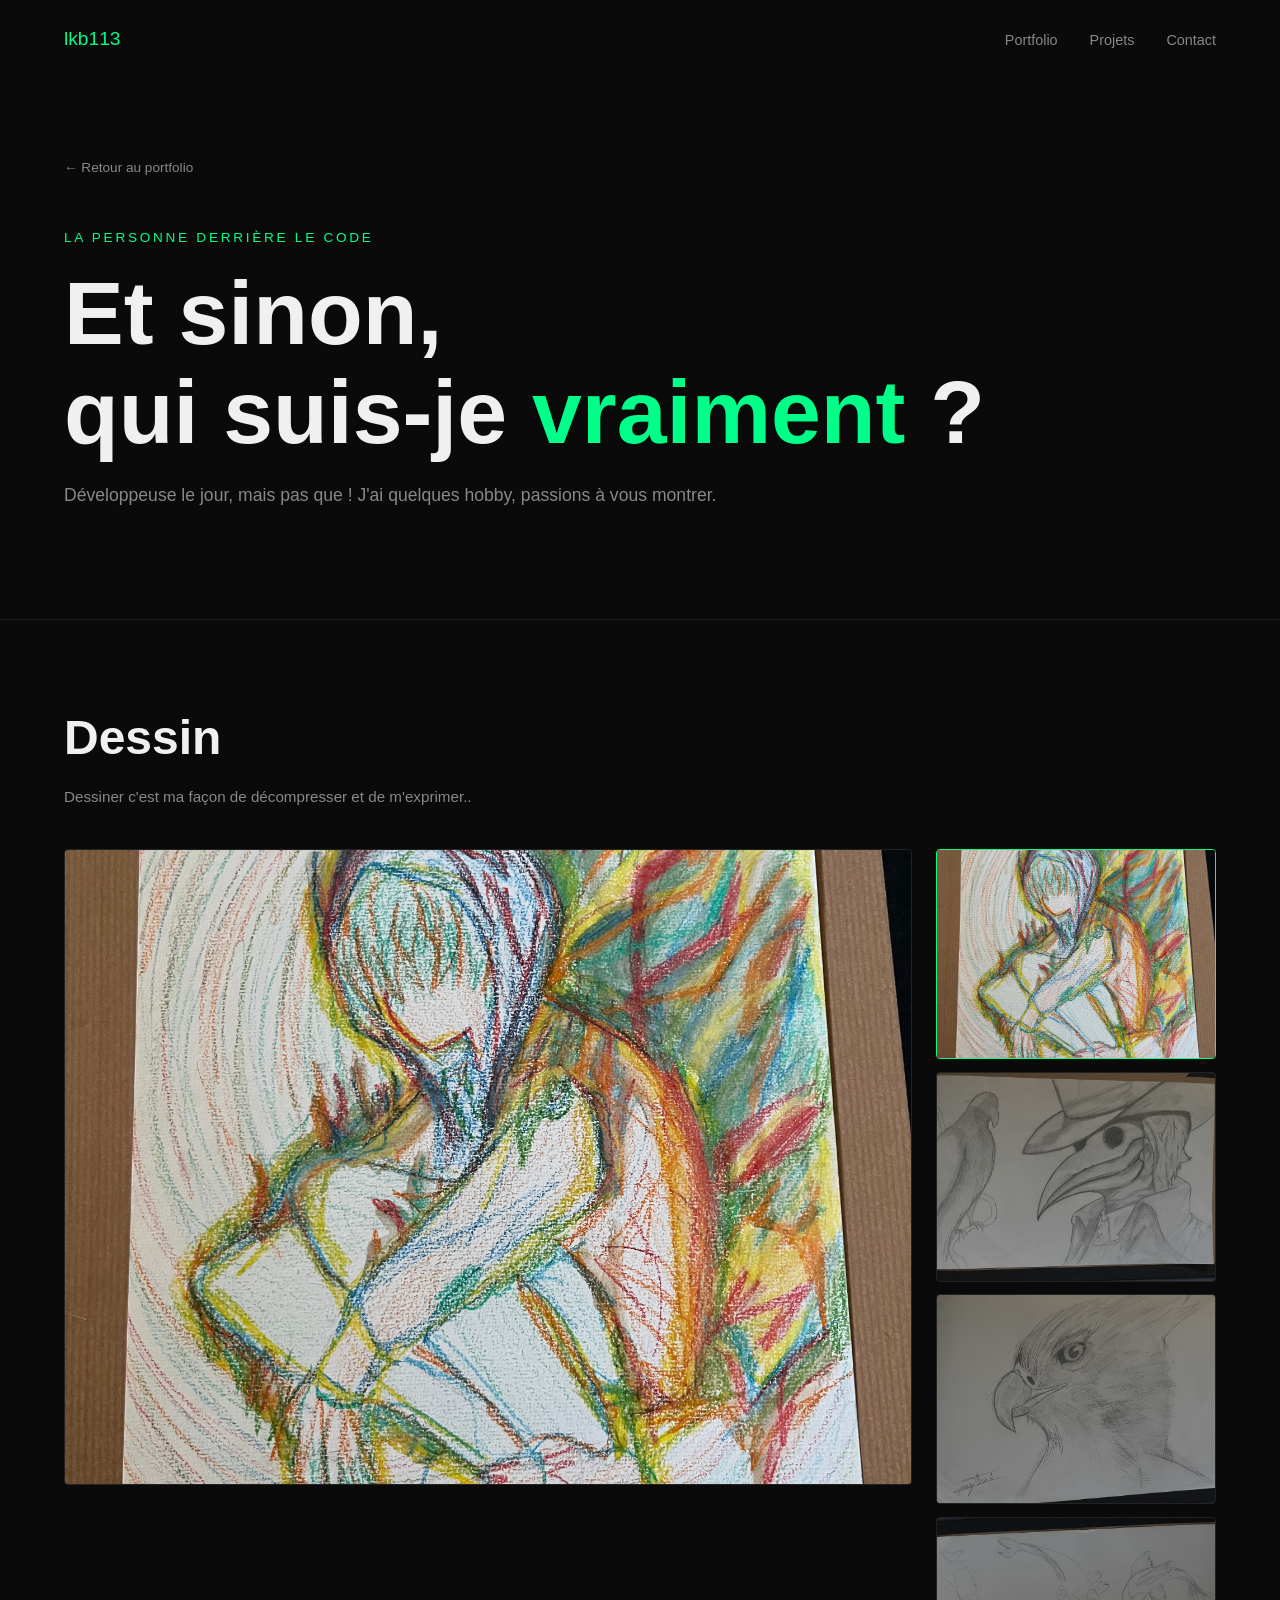
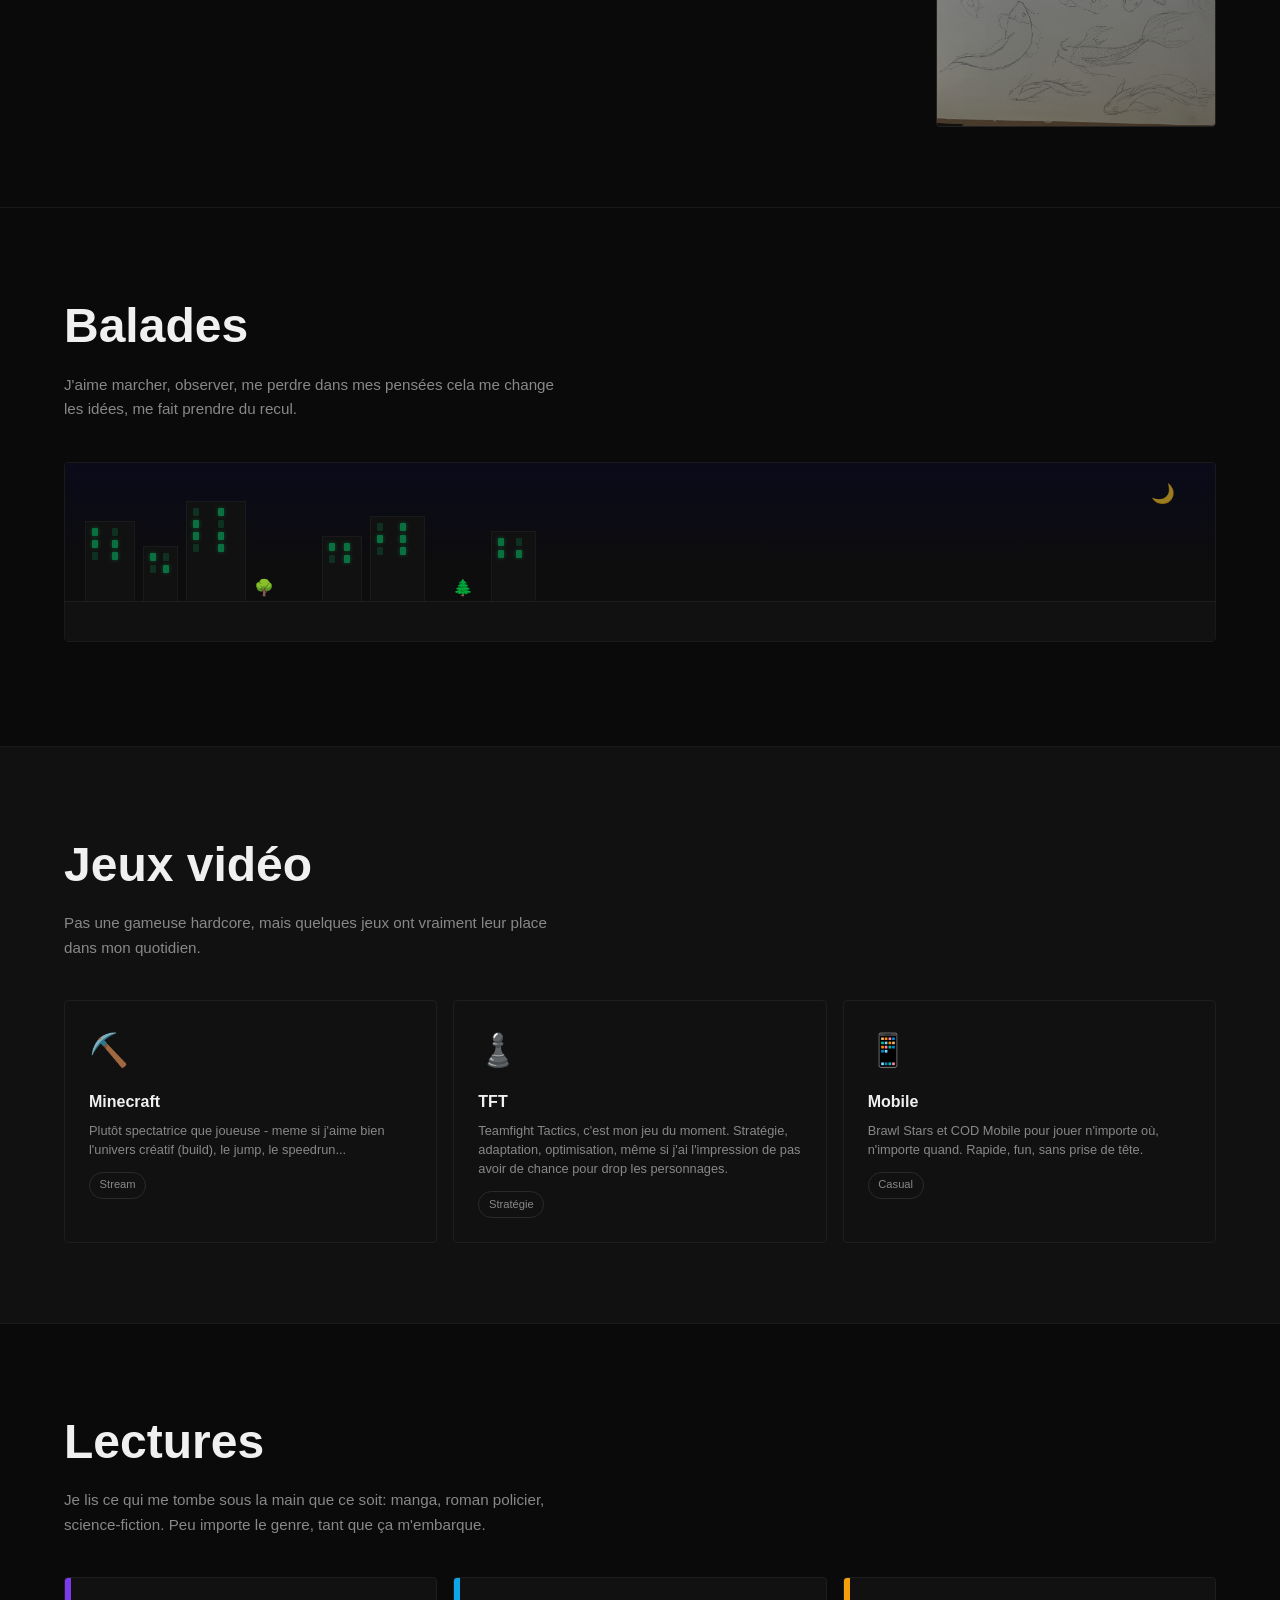
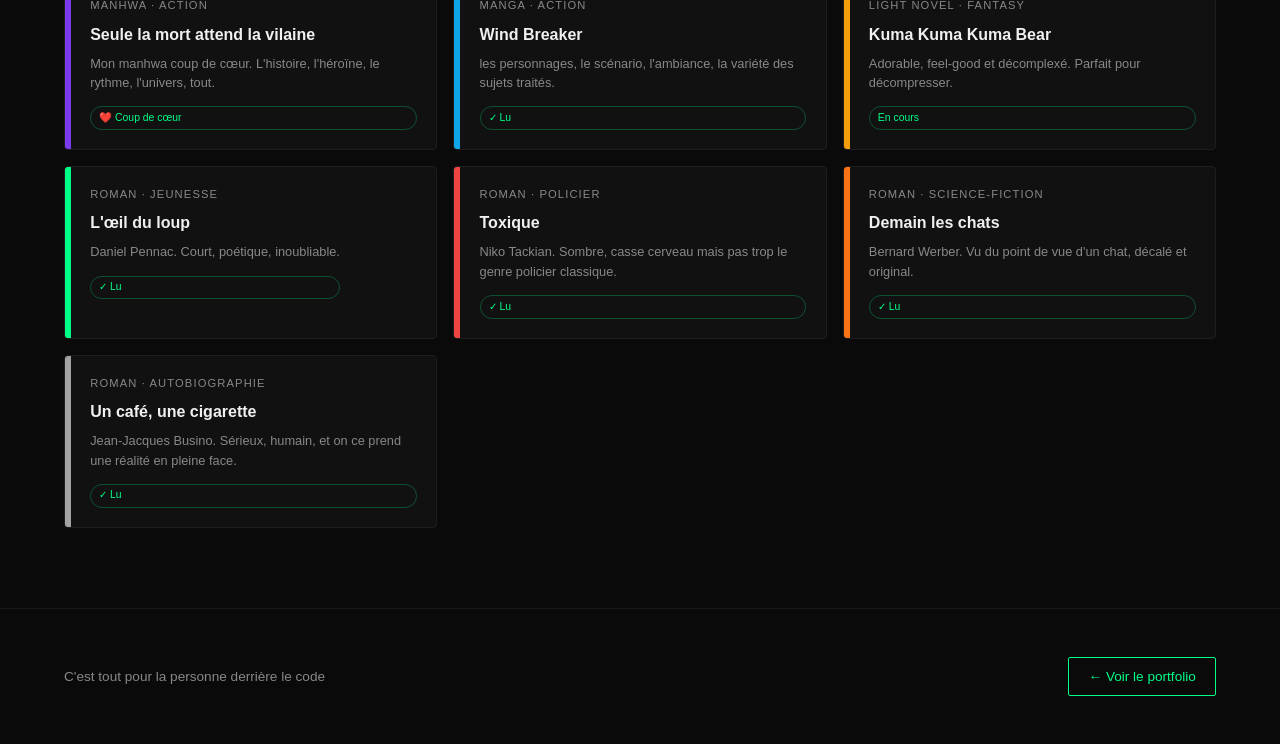
==== about.html @ 4d980919 "feat: add about page, passion sections and drawings" ====
<!DOCTYPE html>
<html lang="fr">
<head>
    <meta charset="UTF-8">
    <meta name="viewport" content="width=device-width, initial-scale=1.0">
    <title>Léa - Et sinon ?</title>
    <link rel="stylesheet" href="style.css">
    <link rel="stylesheet" href="https://cdn.jsdelivr.net/gh/devicons/devicon@latest/devicon.min.css">
    <style>
        /* ── PAGE ABOUT ── */
        .about-hero {
            min-height: 60vh;
            display: flex;
            flex-direction: column;
            justify-content: center;
            padding: 0 4rem;
        }

        .about-hero h1 {
            font-family: var(--font-title);
            font-size: clamp(2.5rem, 7vw, 6rem);
            line-height: 1.1;
            margin-bottom: 1.2rem;
        }

        .about-hero h1 span {
            color: var(--accent);
        }

        .back-link {
            display: inline-flex;
            align-items: center;
            gap: 0.5rem;
            text-decoration: none;
            color: var(--muted);
            font-size: 0.85rem;
            margin-bottom: 3rem;
            transition: color 0.2s;
        }

        .back-link:hover { color: var(--accent); }

        /* ── SECTIONS PASSIONS ── */
        .passion-section {
            padding: 5rem 4rem;
            border-top: 1px solid #1a1a1a;
        }

        .passion-section:nth-child(even) {
            background: var(--bg2);
        }

        .passion-header {
            display: flex;
            align-items: center;
            gap: 1rem;
            margin-bottom: 0.5rem;
        }

        .passion-section h2 {
            font-family: var(--font-title);
            font-size: clamp(1.8rem, 4vw, 3rem);
        }

        .passion-section > p {
            color: var(--muted);
            font-size: 0.95rem;
            margin-bottom: 2.5rem;
            max-width: 500px;
        }

        /* ── GALERIE DESSIN ── */
        .gallery-layout {
            display: grid;
            grid-template-columns: 1fr 280px;
            gap: 1.5rem;
            align-items: start;
        }

        .gallery-main {
            position: relative;
            aspect-ratio: 4/3;
            background: #1a1a1a;
            border: 1px solid #222;
            border-radius: 4px;
            overflow: hidden;
            cursor: zoom-in;
        }

        .gallery-main img {
            width: 100%;
            height: 100%;
            object-fit: cover;
            transition: transform 0.4s ease;
        }

        .gallery-main:hover img { transform: scale(1.03); }

        .gallery-main .zoom-hint {
            position: absolute;
            bottom: 1rem;
            right: 1rem;
            background: rgba(0,0,0,0.7);
            color: var(--muted);
            font-size: 0.75rem;
            padding: 0.3rem 0.7rem;
            border-radius: 2px;
            opacity: 0;
            transition: opacity 0.2s;
        }

        .gallery-main:hover .zoom-hint { opacity: 1; }

        .gallery-thumbs {
            display: flex;
            flex-direction: column;
            gap: 0.8rem;
        }

        .gallery-thumb {
            aspect-ratio: 4/3;
            background: #1a1a1a;
            border: 1px solid #222;
            border-radius: 4px;
            overflow: hidden;
            cursor: pointer;
            transition: border-color 0.2s;
        }

        .gallery-thumb.active { border-color: var(--accent); }
        .gallery-thumb:hover { border-color: #444; }

        .gallery-thumb img {
            width: 100%;
            height: 100%;
            object-fit: cover;
            opacity: 0.6;
            transition: opacity 0.2s;
        }

        .gallery-thumb.active img,
        .gallery-thumb:hover img { opacity: 1; }

        /* placeholder si pas d'image */
        .img-placeholder {
            width: 100%;
            height: 100%;
            display: flex;
            flex-direction: column;
            align-items: center;
            justify-content: center;
            gap: 0.5rem;
            color: #333;
            font-size: 0.8rem;
        }

        .img-placeholder span { font-size: 2rem; }

        /* MODAL */
        .modal {
            display: none;
            position: fixed;
            inset: 0;
            background: rgba(0,0,0,0.92);
            z-index: 999;
            align-items: center;
            justify-content: center;
            cursor: zoom-out;
        }

        .modal.open { display: flex; }

        .modal img {
            max-width: 90vw;
            max-height: 90vh;
            object-fit: contain;
            border-radius: 4px;
        }

        .modal-close {
            position: absolute;
            top: 1.5rem;
            right: 2rem;
            color: var(--muted);
            font-size: 2rem;
            cursor: pointer;
            background: none;
            border: none;
            line-height: 1;
            transition: color 0.2s;
        }

        .modal-close:hover { color: var(--accent); }

        /* ── SCÈNE MARCHE ── */
        .walk-scene {
            position: relative;
            height: 180px;
            background: #0d0d0d;
            border: 1px solid #1a1a1a;
            border-radius: 4px;
            overflow: hidden;
            margin-bottom: 1.5rem;
        }

        /* ciel */
        .walk-scene::before {
            content: '';
            position: absolute;
            inset: 0;
            background: linear-gradient(to bottom, #0a0a1a 0%, #0d0d0d 60%);
        }

        /* sol */
        .walk-ground {
            position: absolute;
            bottom: 0;
            left: 0;
            right: 0;
            height: 40px;
            background: #111;
            border-top: 1px solid #1e1e1e;
        }

        /* bâtiments */
        .walk-buildings {
            position: absolute;
            bottom: 40px;
            left: 0;
            right: 0;
            display: flex;
            align-items: flex-end;
            gap: 8px;
            padding: 0 20px;
        }

        .building {
            background: #111;
            border: 1px solid #1a1a1a;
            border-bottom: none;
            flex-shrink: 0;
        }

        .building .windows {
            display: grid;
            grid-template-columns: repeat(2, 1fr);
            gap: 4px;
            padding: 6px;
        }

        .window-light {
            width: 6px;
            height: 8px;
            background: #00ff8822;
            border-radius: 1px;
        }

        .window-light.on {
            background: #00ff8866;
            box-shadow: 0 0 4px #00ff8844;
        }

        /* arbre */
        .walk-street {
            position: absolute;
            bottom: 40px;
            left: 0;
            width: 100%;
            overflow: hidden;
            height: 40px;
            pointer-events: none;
        }

        .walker {
            position: absolute;
            bottom: 25px;
            left: -10%;
            font-size: 1.4rem;
            filter: drop-shadow(0 0 6px #00ff8844);
            animation: walk-loop 10s linear infinite;
            display: inline-block;
            transform: scaleX(-1);
        }

        @keyframes walk-loop {
            0%   { left: -10%; }
            100% { left: 110%; }
        }

        /* lune */
        .walk-moon {
            position: absolute;
            top: 16px;
            right: 40px;
            font-size: 1.2rem;
            opacity: 0.6;
        }

        .walk-caption {
            color: var(--muted);
            font-size: 0.85rem;
            font-style: italic;
        }

        /* ── JEUX VIDÉO ── */
        .games-grid {
            display: grid;
            grid-template-columns: repeat(auto-fit, minmax(220px, 1fr));
            gap: 1rem;
        }

        .game-card {
            background: #111;
            border: 1px solid #1e1e1e;
            border-radius: 4px;
            padding: 1.5rem;
            cursor: pointer;
            transition: border-color 0.2s, transform 0.2s;
            position: relative;
            overflow: hidden;
        }

        .game-card::before {
            content: '';
            position: absolute;
            inset: 0;
            background: radial-gradient(circle at 50% 0%, var(--game-color, #00ff8811) 0%, transparent 70%);
            opacity: 0;
            transition: opacity 0.3s;
        }

        .game-card:hover::before { opacity: 1; }
        .game-card:hover {
            border-color: var(--game-color, var(--accent));
            transform: translateY(-3px);
        }

        .game-icon { font-size: 2rem; margin-bottom: 0.8rem; }

        .game-card h3 {
            font-family: var(--font-title);
            font-size: 1rem;
            margin-bottom: 0.4rem;
        }

        .game-card p {
            color: var(--muted);
            font-size: 0.8rem;
            line-height: 1.5;
        }

        .game-tag {
            display: inline-block;
            margin-top: 0.8rem;
            font-size: 0.7rem;
            padding: 0.2rem 0.6rem;
            border: 1px solid #2a2a2a;
            border-radius: 20px;
            color: var(--muted);
        }

        /* ── MANGA ── */
        .manga-carousel {
            position: relative;
            overflow: hidden;
        }

        .manga-track {
            display: flex;
            gap: 1rem;
            transition: transform 0.4s ease;
        }

        .manga-card {
            min-width: 180px;
            background: #111;
            border: 1px solid #1e1e1e;
            border-radius: 4px;
            padding: 1.2rem;
            flex-shrink: 0;
            transition: border-color 0.2s, transform 0.2s;
            cursor: default;
        }

        .manga-card:hover {
            border-color: var(--accent);
            transform: translateY(-3px);
        }

        .manga-cover {
            width: 100%;
            aspect-ratio: 2/3;
            background: #1a1a1a;
            border-radius: 2px;
            margin-bottom: 0.8rem;
            display: flex;
            align-items: center;
            justify-content: center;
            font-size: 2.5rem;
            border: 1px solid #222;
        }

        .manga-card h3 {
            font-family: var(--font-title);
            font-size: 0.9rem;
            margin-bottom: 0.3rem;
        }

        .manga-card p {
            color: var(--muted);
            font-size: 0.75rem;
        }

        .manga-status {
            display: inline-block;
            margin-top: 0.5rem;
            font-size: 0.65rem;
            padding: 0.15rem 0.5rem;
            border-radius: 20px;
            border: 1px solid #00ff8844;
            color: var(--accent);
        }

        .manga-controls {
            display: flex;
            gap: 0.8rem;
            margin-top: 1.2rem;
            align-items: center;
        }

        .manga-btn {
            background: none;
            border: 1px solid #222;
            color: var(--muted);
            width: 36px;
            height: 36px;
            border-radius: 2px;
            cursor: pointer;
            font-size: 1rem;
            transition: border-color 0.2s, color 0.2s;
            display: flex;
            align-items: center;
            justify-content: center;
        }

        .manga-btn:hover {
            border-color: var(--accent);
            color: var(--accent);
        }

        .manga-dots {
            display: flex;
            gap: 0.4rem;
        }

        .manga-dot {
            width: 6px;
            height: 6px;
            border-radius: 50%;
            background: #333;
            transition: background 0.2s;
        }

        .manga-dot.active { background: var(--accent); }

        /* ── FOOTER ── */
        .about-footer {
            padding: 3rem 4rem;
            border-top: 1px solid #1a1a1a;
            display: flex;
            justify-content: space-between;
            align-items: center;
        }

        .about-footer p { color: var(--muted); font-size: 0.85rem; }

        .about-footer a {
            text-decoration: none;
            color: var(--accent);
            font-size: 0.85rem;
            border: 1px solid var(--accent);
            padding: 0.5rem 1.2rem;
            border-radius: 2px;
            transition: all 0.2s;
        }

        .about-footer a:hover {
            background: var(--accent);
            color: var(--bg);
        }

        /* ── RESPONSIVE ── */
        @media (max-width: 768px) {
            .about-hero, .passion-section { padding: 3rem 1.5rem; }
            .gallery-layout { grid-template-columns: 1fr; }
            .gallery-thumbs { flex-direction: row; }
            .gallery-thumb { aspect-ratio: 1; }
            .about-footer { flex-direction: column; gap: 1.5rem; text-align: center; }
        }
    </style>
</head>
<body>

    <!-- NAV -->
    <nav>
        <span class="logo">lkb113</span>
        <ul>
            <li><a href="index.html">Portfolio</a></li>
            <li><a href="index.html#projects">Projets</a></li>
            <li><a href="index.html#contact">Contact</a></li>
        </ul>
    </nav>

    <!-- HERO -->
    <section class="about-hero">
        <a href="index.html" class="back-link">← Retour au portfolio</a>
        <p class="tag">La personne derrière le code</p>
        <h1>Et sinon,<br>qui suis-je <span>vraiment</span> ?</h1>
        <p class="subtitle">Développeuse le jour, mais pas que ! J'ai quelques hobby, passions à vous montrer.</p>
    </section>

    <!-- 🎨 DESSIN -->
    <section class="passion-section">
        <div class="passion-header">
            <h2>Dessin</h2>
        </div>
        <p>Dessiner c'est ma façon de décompresser et de m'exprimer..</p>

        <div class="gallery-layout">
            <div class="gallery-main" id="galleryMain" onclick="openModal()">
                <div class="img-placeholder" id="mainPlaceholder">
                    <span>🖼️</span>
                </div>
                <img id="mainImg" src="" alt="Dessin principal" style="display:none;">
                <span class="zoom-hint">🔍 Agrandir</span>
            </div>

            <div class="gallery-thumbs" id="galleryThumbs">
                <!-- Les miniatures sont générées par JS -->
                <div class="gallery-thumb active">
                    <div class="img-placeholder"><span>✏️</span></div>
                </div>
                <div class="gallery-thumb">
                    <div class="img-placeholder"><span>🖌️</span></div>
                </div>
                <div class="gallery-thumb">
                    <div class="img-placeholder"><span>🎭</span></div>
                </div>
            </div>
        </div>
    </section>

    <!-- MODAL -->
    <div class="modal" id="modal" onclick="closeModal()">
        <button class="modal-close" onclick="closeModal()">x</button>
        <img id="modalImg" src="" alt="Dessin agrandi">
    </div>

    <!-- 🚶 MARCHE -->
    <section class="passion-section">
        <div class="passion-header">
            <h2>Balades</h2>
        </div>
        <p>J'aime marcher, observer, me perdre dans mes pensées cela me change les idées, me fait prendre du recul.</p>

        <div class="walk-scene">
            <span class="walk-moon">🌙</span>

            <div class="walk-buildings">
                <div class="building" style="width:50px; height:80px;">
                    <div class="windows">
                        <div class="window-light on"></div>
                        <div class="window-light"></div>
                        <div class="window-light on"></div>
                        <div class="window-light on"></div>
                        <div class="window-light"></div>
                        <div class="window-light on"></div>
                    </div>
                </div>
                <div class="building" style="width:35px; height:55px;">
                    <div class="windows">
                        <div class="window-light on"></div>
                        <div class="window-light"></div>
                        <div class="window-light"></div>
                        <div class="window-light on"></div>
                    </div>
                </div>
                <div class="building" style="width:60px; height:100px;">
                    <div class="windows">
                        <div class="window-light"></div>
                        <div class="window-light on"></div>
                        <div class="window-light on"></div>
                        <div class="window-light"></div>
                        <div class="window-light on"></div>
                        <div class="window-light on"></div>
                        <div class="window-light"></div>
                        <div class="window-light on"></div>
                    </div>
                </div>
                <div class="walk-tree" style="left: 220px;">🌳</div>
                <div class="building" style="width:40px; height:65px; margin-left: 40px;">
                    <div class="windows">
                        <div class="window-light on"></div>
                        <div class="window-light on"></div>
                        <div class="window-light"></div>
                        <div class="window-light on"></div>
                    </div>
                </div>
                <div class="building" style="width:55px; height:85px;">
                    <div class="windows">
                        <div class="window-light"></div>
                        <div class="window-light on"></div>
                        <div class="window-light on"></div>
                        <div class="window-light on"></div>
                        <div class="window-light"></div>
                        <div class="window-light on"></div>
                    </div>
                </div>
                <div class="walk-tree" style="margin-left: 20px;">🌲</div>
                <div class="building" style="width:45px; height:70px; margin-left: 10px;">
                    <div class="windows">
                        <div class="window-light on"></div>
                        <div class="window-light"></div>
                        <div class="window-light on"></div>
                        <div class="window-light on"></div>
                    </div>
                </div>
            </div>

            <div class="walk-ground"></div>
            <div class="walker">🚶‍♀️</div>
        </div>
    </section>

    <!-- 🎮 JEUX VIDÉO -->
    <section class="passion-section">
        <div class="passion-header">
            <h2>Jeux vidéo</h2>
        </div>
        <p>Pas une gameuse hardcore, mais quelques jeux ont vraiment leur place dans mon quotidien.</p>

        <div class="games-grid">

            <div class="game-card" style="--game-color: #00aa4422;">
                <div class="game-icon">⛏️</div>
                <h3>Minecraft</h3>
                <p>Plutôt spectatrice que joueuse - meme si j'aime bien l'univers créatif (build), le jump, le speedrun...</p>
                <span class="game-tag">Stream</span>
            </div>

            <div class="game-card" style="--game-color: #7c3aed22;">
                <div class="game-icon">♟️</div>
                <h3>TFT</h3>
                <p>Teamfight Tactics, c'est mon jeu du moment. Stratégie, adaptation, optimisation, même si j'ai l'impression de pas avoir de chance pour drop les personnages.</p>
                <span class="game-tag">Stratégie</span>
            </div>

            <div class="game-card" style="--game-color: #f9731622;">
                <div class="game-icon">📱</div>
                <h3>Mobile</h3>
                <p>Brawl Stars et COD Mobile pour jouer n'importe où, n'importe quand. Rapide, fun, sans prise de tête.</p>
                <span class="game-tag">Casual</span>
            </div>

        </div>
    </section>

    <!-- 📚 LECTURE -->
    <section class="passion-section">
        <div class="passion-header">
            <h2>Lectures</h2>
        </div>
        <p>Je lis ce qui me tombe sous la main que ce soit:  manga, roman policier, science-fiction. Peu importe le genre, tant que ça m'embarque.</p>

        <div class="books-grid">

            <div class="book-card">
                <div class="book-spine" style="--spine-color: #7c3aed;"></div>
                <div class="book-content">
                    <span class="book-type">Manhwa · Action</span>
                    <h3>Seule la mort attend la vilaine</h3>
                    <p>Mon manhwa coup de cœur. L'histoire, l'héroïne, le rythme, l'univers, tout.</p>
                    <span class="manga-status">❤️ Coup de cœur</span>
                </div>
            </div>

            <div class="book-card">
                <div class="book-spine" style="--spine-color: #0ea5e9;"></div>
                <div class="book-content">
                    <span class="book-type">manga · Action</span>
                    <h3>Wind Breaker</h3>
                    <p>les personnages, le scénario, l'ambiance, la variété des sujets traités.</p>
                    <span class="manga-status">✓ Lu</span>
                </div>
            </div>

            <div class="book-card">
                <div class="book-spine" style="--spine-color: #f59e0b;"></div>
                <div class="book-content">
                    <span class="book-type">Light Novel · Fantasy</span>
                    <h3>Kuma Kuma Kuma Bear</h3>
                    <p>Adorable, feel-good et décomplexé. Parfait pour décompresser.</p>
                    <span class="manga-status">En cours</span>
                </div>
            </div>

            <div class="book-card">
                <div class="book-spine" style="--spine-color: #00ff88;"></div>
                <div class="book-content">
                    <span class="book-type">Roman · Jeunesse</span>
                    <h3>L'œil du loup</h3>
                    <p>Daniel Pennac. Court, poétique, inoubliable.</p>
                    <span class="manga-status">✓ Lu</span>
                </div>
            </div>

            <div class="book-card">
                <div class="book-spine" style="--spine-color: #ef4444;"></div>
                <div class="book-content">
                    <span class="book-type">Roman · Policier</span>
                    <h3>Toxique</h3>
                    <p>Niko Tackian. Sombre, casse cerveau mais pas trop le genre policier classique.</p>
                    <span class="manga-status">✓ Lu</span>
                </div>
            </div>

            <div class="book-card">
                <div class="book-spine" style="--spine-color: #f97316;"></div>
                <div class="book-content">
                    <span class="book-type">Roman · Science-fiction</span>
                    <h3>Demain les chats</h3>
                    <p>Bernard Werber. Vu du point de vue d'un chat, décalé et original.</p>
                    <span class="manga-status">✓ Lu</span>
                </div>
            </div>
            <div class="book-card">
                <div class="book-spine" style="--spine-color: #a3a3a3;"></div>
                <div class="book-content">
                    <span class="book-type">Roman · Autobiographie</span>
                    <h3>Un café, une cigarette</h3>
                    <p>Jean-Jacques Busino. Sérieux, humain, et on ce prend une réalité en pleine face.</p>
                    <span class="manga-status">✓ Lu</span>
                </div>
            </div>

        </div>
    </section>

    <!-- FOOTER -->
    <div class="about-footer">
        <p>C'est tout pour la personne derrière le code </p>
        <a href="index.html">← Voir le portfolio</a>
    </div>

    <script>
        // ── GALERIE ──
        // Pour ajouter tes vraies images, remplace les chemins ici :
        const drawings = [
            { src: 'images/dessins/IMG_5133.png', alt: 'Mon dessin 1' },
            { src: 'images/dessins/IMG_5134.png', alt: 'Mon dessin 2' },
            { src: 'images/dessins/IMG_5138.png', alt: 'Mon dessin 3' },
            { src: 'images/dessins/IMG_5136.png', alt: 'Mon dessin 4' }
        ];

        let currentImg = 0;

        function initGallery() {
            if (drawings.length === 0) return;
            const main = document.getElementById('mainImg');
            const placeholder = document.getElementById('mainPlaceholder');
            const thumbs = document.getElementById('galleryThumbs');

            placeholder.style.display = 'none';
            main.style.display = 'block';
            main.src = drawings[0].src;

            thumbs.innerHTML = drawings.map((d, i) => `
                <div class="gallery-thumb ${i === 0 ? 'active' : ''}" onclick="setImage(${i})">
                    <img src="${d.src}" alt="${d.alt}">
                </div>
            `).join('');
        }

        function setImage(index) {
            currentImg = index;
            const main = document.getElementById('mainImg');
            main.src = drawings[index].src;
            document.querySelectorAll('.gallery-thumb').forEach((t, i) => {
                t.classList.toggle('active', i === index);
            });
        }

        function openModal() {
            if (drawings.length === 0) return;
            const modal = document.getElementById('modal');
            document.getElementById('modalImg').src = drawings[currentImg].src;
            modal.classList.add('open');
            document.body.style.overflow = 'hidden';
        }

        function closeModal() {
            document.getElementById('modal').classList.remove('open');
            document.body.style.overflow = '';
        }

        document.addEventListener('keydown', e => {
            if (e.key === 'Escape') closeModal();
        });

        initGallery();

        // ── CARROUSEL MANGA ──
        const track = document.getElementById('mangaTrack');
        const cards = track.querySelectorAll('.manga-card');
        const dotsContainer = document.getElementById('mangaDots');
        let mangaIndex = 0;
        const visible = 3;
        const max = Math.max(0, cards.length - visible);

        cards.forEach((_, i) => {
            if (i <= max) {
                const dot = document.createElement('div');
                dot.className = 'manga-dot' + (i === 0 ? ' active' : '');
                dotsContainer.appendChild(dot);
            }
        });

        function mangaScroll(dir) {
            mangaIndex = Math.max(0, Math.min(max, mangaIndex + dir));
            const cardWidth = cards[0].offsetWidth + 16;
            track.style.transform = `translateX(-${mangaIndex * cardWidth}px)`;
            document.querySelectorAll('.manga-dot').forEach((d, i) => {
                d.classList.toggle('active', i === mangaIndex);
            });
        }
    </script>

</body>
</html>
---- style.css ----
/* RESET & BASE */
* {
    margin: 0;
    padding: 0;
    box-sizing: border-box;
}

:root {
    --bg: #0a0a0a;
    --bg2: #111111;
    --accent: #00ff88;
    --text: #f0f0f0;
    --muted: #888888;
    --font-title: 'Syne', sans-serif;
    --font-body: 'Inter', sans-serif;
}

body {
    background-color: var(--bg);
    color: var(--text);
    font-family: var(--font-body);
    line-height: 1.6;
}

@import url('https://fonts.googleapis.com/css2?family=Syne:wght@700;800&family=Inter:wght@300;400;500&display=swap');

nav {
    display: flex;
    justify-content: space-between;
    align-items: center;
    padding: 1.5rem 4rem;
    position: sticky;
    top: 0;
    background: rgba(10,10,10,0.9);
    backdrop-filter: blur(10px);
    z-index: 100;
}

.logo {
    font-family: var(--font-title);
    font-size: 1.2rem;
    color: var(--accent);
}

nav ul {
    list-style: none;
    display: flex;
    gap: 2rem;
}

nav ul a {
    text-decoration: none;
    color: var(--muted);
    font-size: 0.9rem;
    transition: color 0.2s;
}

nav ul a:hover {
    color: var(--accent);
}

#hero {
    min-height: 100vh;
    display: flex;
    flex-direction: column;
    justify-content: center;
    padding: 0 4rem;
}

.tag {
    color: var(--accent);
    font-size: 0.85rem;
    letter-spacing: 0.2em;
    text-transform: uppercase;
    margin-bottom: 1rem;
}

#hero h1 {
    font-family: var(--font-title);
    font-size: clamp(4rem, 10vw, 9rem);
    line-height: 1;
    margin-bottom: 1.5rem;
}

.subtitle {
    color: var(--muted);
    font-size: 1.1rem;
    margin-bottom: 2rem;
}

.hero-links {
    display: flex;
    gap: 1rem;
}

.hero-links a {
    text-decoration: none;
    padding: 0.6rem 1.5rem;
    border: 1px solid var(--accent);
    color: var(--accent);
    font-size: 0.9rem;
    border-radius: 2px;
    transition: all 0.2s;
}

.hero-links a:hover {
    background: var(--accent);
    color: var(--bg);
}

#projects {
    padding: 6rem 4rem;
}

#projects h2 {
    font-family: var(--font-title);
    font-size: clamp(2rem, 5vw, 4rem);
    margin-bottom: 3rem;
}

.projects-grid {
    display: grid;
    grid-template-columns: repeat(auto-fit, minmax(300px, 1fr));
    gap: 1.5rem;
}

.project-card {
    background: var(--bg2);
    border: 1px solid #222;
    border-radius: 4px;
    padding: 2rem;
    transition: border-color 0.2s, transform 0.2s;
}

.project-card:hover {
    border-color: var(--accent);
    transform: translateY(-4px);
}

.project-top {
    display: flex;
    justify-content: space-between;
    align-items: center;
    margin-bottom: 1.2rem;
}

.project-type {
    font-size: 0.75rem;
    text-transform: uppercase;
    letter-spacing: 0.15em;
    color: var(--accent);
}

.project-top a {
    color: var(--muted);
    text-decoration: none;
    font-size: 1.2rem;
    transition: color 0.2s;
}

.project-top a:hover {
    color: var(--accent);
}

.project-card h3 {
    font-family: var(--font-title);
    font-size: 1.3rem;
    margin-bottom: 0.8rem;
}

.project-card p {
    color: var(--muted);
    font-size: 0.9rem;
    line-height: 1.6;
    margin-bottom: 1.5rem;
}

.project-stack {
    display: flex;
    flex-wrap: wrap;
    gap: 0.5rem;
}

.project-stack span {
    font-size: 0.75rem;
    padding: 0.3rem 0.8rem;
    border: 1px solid #333;
    border-radius: 20px;
    color: var(--muted);
}

#skills {
    padding: 6rem 4rem;
    background: var(--bg2);
}

#skills h2 {
    font-family: var(--font-title);
    font-size: clamp(2rem, 5vw, 4rem);
    margin-bottom: 3rem;
}

.skills-grid {
    display: grid;
    grid-template-columns: repeat(auto-fit, minmax(200px, 1fr));
    gap: 2rem;
}

.skill-group h4 {
    color: var(--accent);
    font-size: 0.8rem;
    text-transform: uppercase;
    letter-spacing: 0.15em;
    margin-bottom: 1rem;
}

.skill-tags {
    display: flex;
    flex-wrap: wrap;
    gap: 0.5rem;
}

.skill-tags span {
    font-size: 0.85rem;
    padding: 0.4rem 1rem;
    background: #1a1a1a;
    border: 1px solid #2a2a2a;
    border-radius: 2px;
    color: var(--text);
    transition: border-color 0.2s;
}

.skill-tags span:hover {
    border-color: var(--accent);
}

#about {
    padding: 6rem 4rem;
}

#about h2 {
    font-family: var(--font-title);
    font-size: clamp(2rem, 5vw, 4rem);
    margin-bottom: 3rem;
}

.about-content {
    display: grid;
    grid-template-columns: 1fr 1fr;
    gap: 4rem;
    align-items: start;
}

.about-text {
    display: flex;
    flex-direction: column;
    gap: 1.2rem;
}

.about-text p {
    color: var(--muted);
    font-size: 1rem;
    line-height: 1.8;
}

.highlight {
    color: var(--accent);
    font-weight: 500;
}

.about-details {
    display: flex;
    flex-direction: column;
    gap: 1.5rem;
    border-left: 1px solid #222;
    padding-left: 3rem;
}

.detail-item {
    display: flex;
    flex-direction: column;
    gap: 0.3rem;
}

.detail-label {
    color: var(--accent);
    font-size: 0.75rem;
    text-transform: uppercase;
    letter-spacing: 0.15em;
}

.detail-item span:last-child {
    color: var(--text);
    font-size: 0.95rem;
}
/* CONTACT */
#contact {
    padding: 6rem 4rem;
    background: var(--bg2);
}

#contact h2 {
    font-family: var(--font-title);
    font-size: clamp(2rem, 5vw, 4rem);
    margin-bottom: 3rem;
}

.contact-content {
    display: flex;
    flex-direction: column;
    gap: 3rem;
    max-width: 600px;
}

.contact-intro {
    color: var(--muted);
    font-size: 1rem;
    line-height: 1.8;
}

.contact-links {
    display: flex;
    flex-direction: column;
    gap: 1rem;
}

.contact-item {
    display: flex;
    justify-content: space-between;
    align-items: center;
    padding: 1.2rem 1.5rem;
    border: 1px solid #222;
    border-radius: 4px;
    text-decoration: none;
    color: var(--text);
    transition: border-color 0.2s, transform 0.2s;
}

.contact-item:hover {
    border-color: var(--accent);
    transform: translateX(6px);
}

.contact-label {
    color: var(--accent);
    font-size: 0.75rem;
    text-transform: uppercase;
    letter-spacing: 0.15em;
}
.robotics-hidden {
    display: none;
    grid-column: 1 / -1;
    gap: 20px;
    grid-template-columns: repeat(auto-fit, minmax(280px, 1fr));
}


.robotics-hidden.active {
    display: grid;
}


.robotics-card {
    cursor: pointer;
}


.expand-icon {
    font-size: 24px;
    transition: transform 0.3s;
}


.robotics-card.open .expand-icon {
    transform: rotate(45deg);
}
/* FOOTER */
footer {
    padding: 2rem 4rem;
    text-align: center;
    color: var(--muted);
    font-size: 0.8rem;
    border-top: 1px solid #222;
}
.about-cta {
    margin-top: 3rem;
}

.about-btn {
    text-decoration: none;
    color: var(--accent);
    border: 1px solid var(--accent);
    padding: 0.7rem 1.8rem;
    border-radius: 2px;
    font-size: 0.9rem;
    transition: all 0.2s;
}

.about-btn:hover {
    background: var(--accent);
    color: var(--bg);
}
/* ── LIVRES ── */
.books-grid {
    display: grid;
    grid-template-columns: repeat(auto-fit, minmax(280px, 1fr));
    gap: 1rem;
}

.book-card {
    display: flex;
    background: #111;
    border: 1px solid #1e1e1e;
    border-radius: 4px;
    overflow: hidden;
    transition: border-color 0.2s, transform 0.2s;
}

.book-card:hover {
    border-color: var(--accent);
    transform: translateY(-3px);
}

.book-spine {
    width: 6px;
    background: var(--spine-color, var(--accent));
    flex-shrink: 0;
}

.book-content {
    padding: 1.2rem;
    display: flex;
    flex-direction: column;
    gap: 0.4rem;
}

.book-type {
    font-size: 0.7rem;
    text-transform: uppercase;
    letter-spacing: 0.1em;
    color: var(--muted);
}

.book-content h3 {
    font-family: var(--font-title);
    font-size: 1rem;
}

.book-content p {
    color: var(--muted);
    font-size: 0.8rem;
    line-height: 1.5;
}
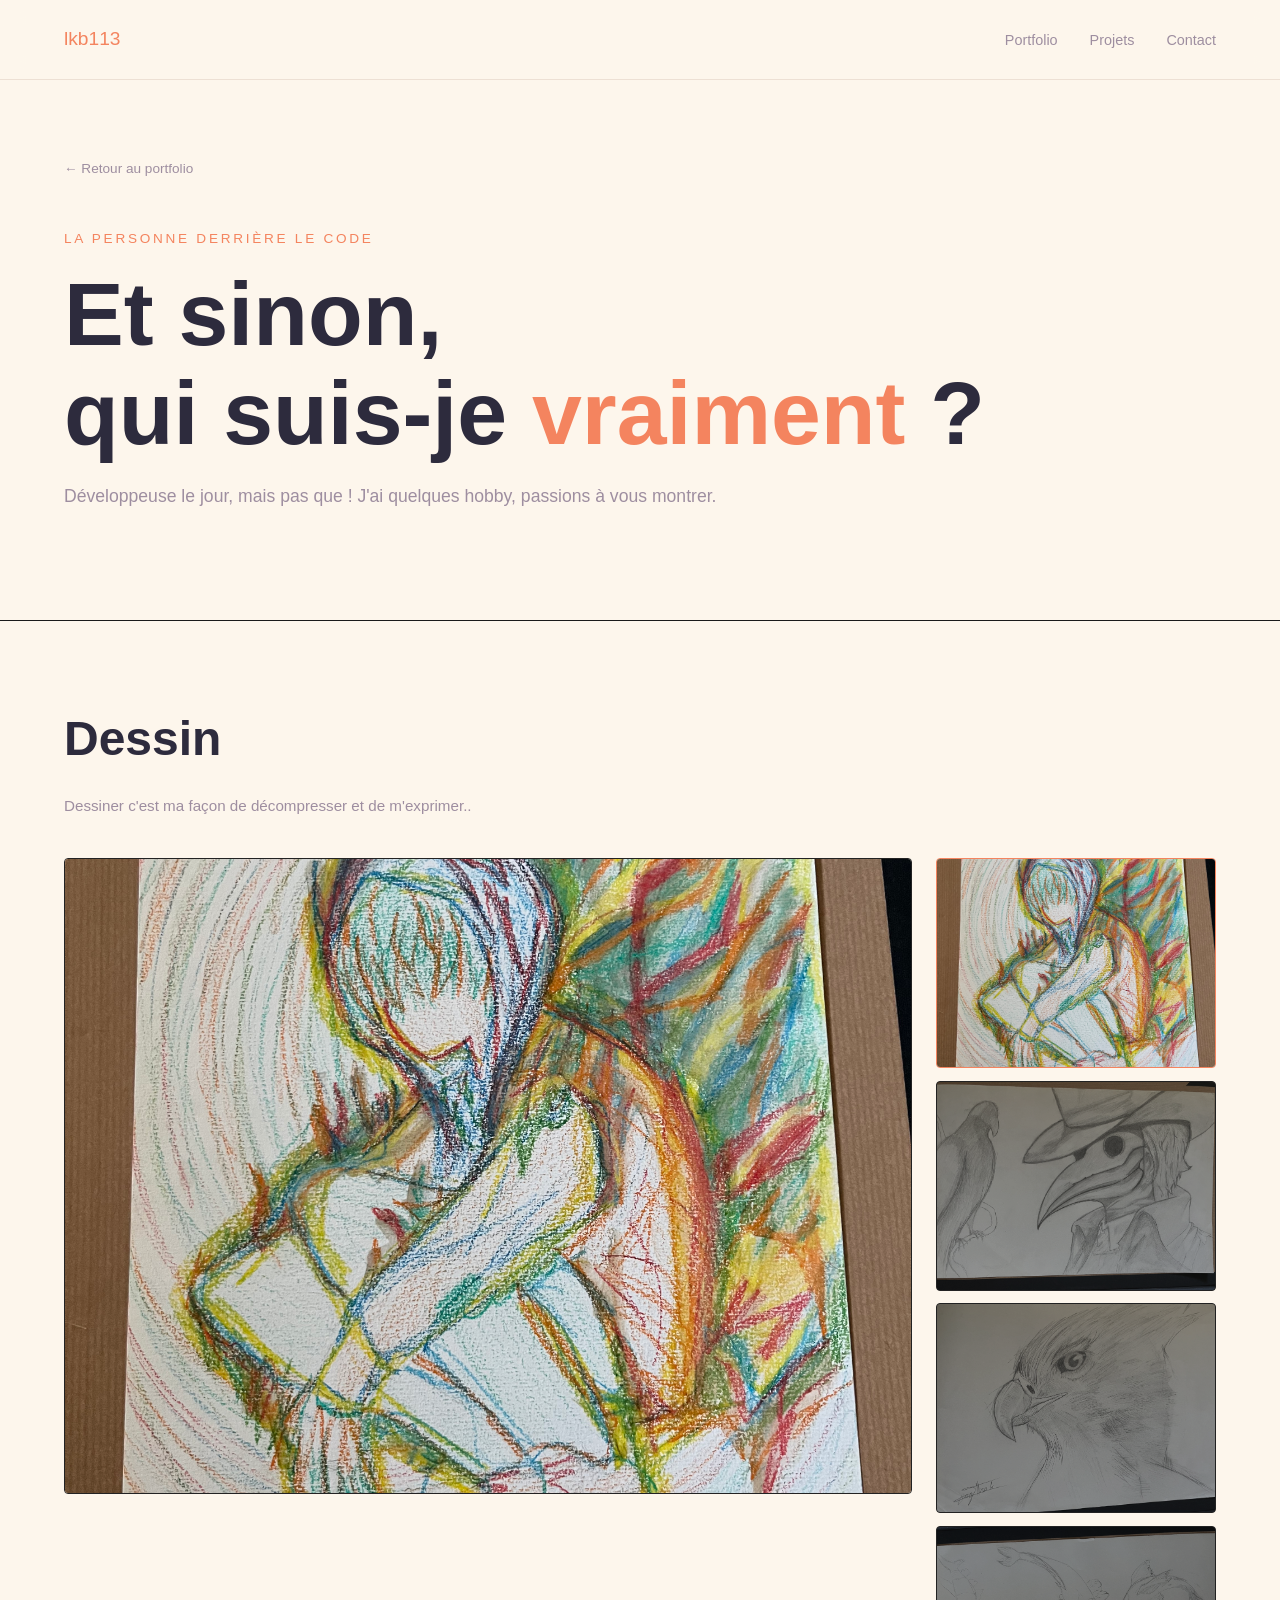
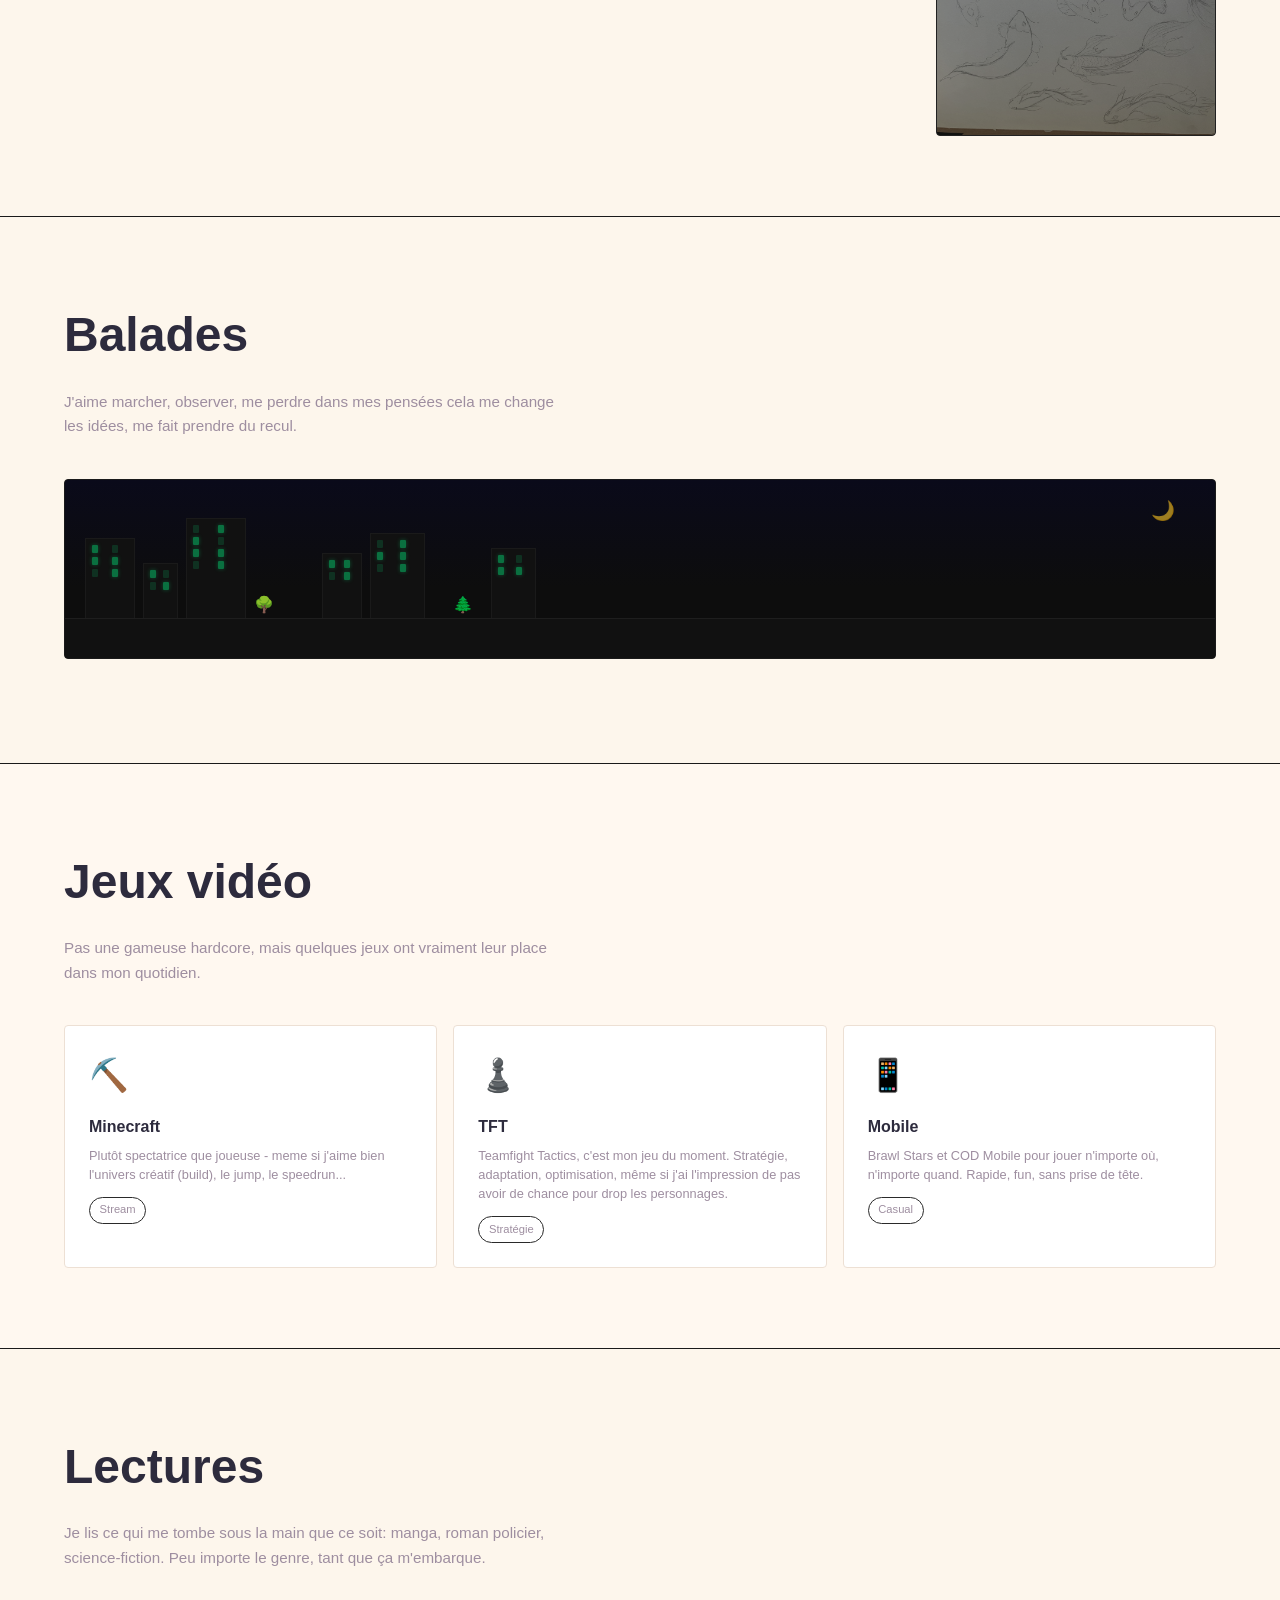
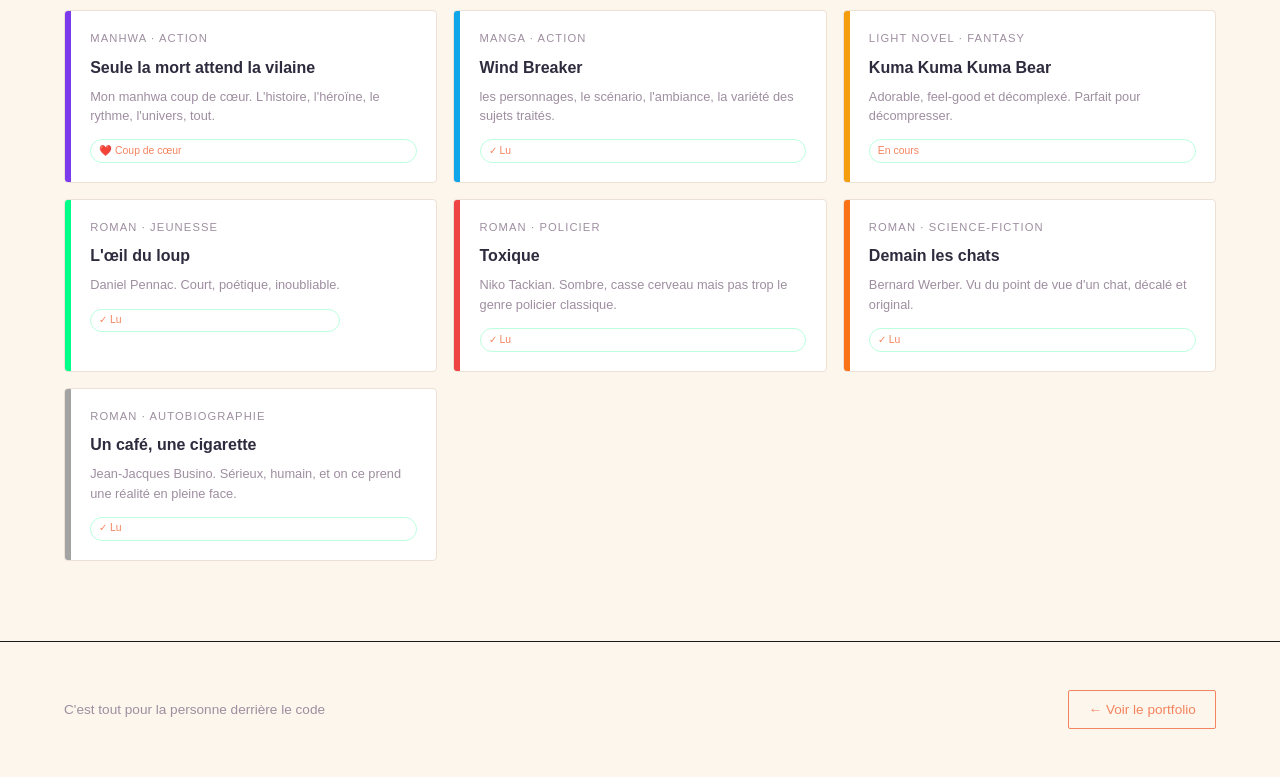
==== commit 7491c44e: "feat: redesign portfolio with aube dorée palette and add chibi avatar" ====
--- a/about.html
+++ b/about.html
@@ -310,8 +310,8 @@
         }
 
         .game-card {
-            background: #111;
-            border: 1px solid #1e1e1e;
+            background: var(--card);
+            border: 1.5px solid var(--border);
             border-radius: 4px;
             padding: 1.5rem;
             cursor: pointer;
@@ -341,6 +341,7 @@
             font-family: var(--font-title);
             font-size: 1rem;
             margin-bottom: 0.4rem;
+            color: var(--text);
         }
 
         .game-card p {
--- a/style.css
+++ b/style.css
@@ -1,16 +1,21 @@
-/* RESET & BASE */
+/* ── RESET & BASE ── */
 * {
     margin: 0;
     padding: 0;
     box-sizing: border-box;
 }
 
+@import url('https://fonts.googleapis.com/css2?family=Syne:wght@700;800&family=Inter:wght@300;400;500&display=swap');
+
 :root {
-    --bg: #0a0a0a;
-    --bg2: #111111;
-    --accent: #00ff88;
-    --text: #f0f0f0;
-    --muted: #888888;
+    --bg: #FDF6EC;
+    --bg2: #FFF8F0;
+    --accent: #F4845F;
+    --accent2: #E86D45;
+    --text: #2D2B3D;
+    --muted: #9E8EA0;
+    --card: #FFFFFF;
+    --border: #EDE0D4;
     --font-title: 'Syne', sans-serif;
     --font-body: 'Inter', sans-serif;
 }
@@ -22,8 +27,7 @@
     line-height: 1.6;
 }
 
-@import url('https://fonts.googleapis.com/css2?family=Syne:wght@700;800&family=Inter:wght@300;400;500&display=swap');
-
+/* ── NAV ── */
 nav {
     display: flex;
     justify-content: space-between;
@@ -31,9 +35,10 @@
     padding: 1.5rem 4rem;
     position: sticky;
     top: 0;
-    background: rgba(10,10,10,0.9);
-    backdrop-filter: blur(10px);
+    background: rgba(253, 246, 236, 0.88);
+    backdrop-filter: blur(12px);
     z-index: 100;
+    border-bottom: 1px solid var(--border);
 }
 
 .logo {
@@ -59,12 +64,48 @@
     color: var(--accent);
 }
 
+/* ── HERO ── */
 #hero {
     min-height: 100vh;
+    display: grid;
+    grid-template-columns: 1fr auto;
+    align-items: center;
+    padding: 0 4rem;
+    gap: 4rem;
+    position: relative;
+    overflow: hidden;
+}
+
+/* nuages décoratifs en fond */
+#hero::before {
+    content: '☁️';
+    position: absolute;
+    font-size: 8rem;
+    opacity: 0.08;
+    top: 10%;
+    right: 5%;
+    animation: float 6s ease-in-out infinite;
+}
+
+#hero::after {
+    content: '☁️';
+    position: absolute;
+    font-size: 5rem;
+    opacity: 0.06;
+    bottom: 20%;
+    left: 8%;
+    animation: float 8s ease-in-out infinite reverse;
+}
+
+@keyframes float {
+    0%, 100% { transform: translateY(0); }
+    50% { transform: translateY(-12px); }
+}
+
+.hero-text {
     display: flex;
     flex-direction: column;
     justify-content: center;
-    padding: 0 4rem;
 }
 
 .tag {
@@ -77,9 +118,10 @@
 
 #hero h1 {
     font-family: var(--font-title);
-    font-size: clamp(4rem, 10vw, 9rem);
+    font-size: clamp(3.5rem, 8vw, 7rem);
     line-height: 1;
     margin-bottom: 1.5rem;
+    color: var(--text);
 }
 
 .subtitle {
@@ -91,31 +133,87 @@
 .hero-links {
     display: flex;
     gap: 1rem;
+    flex-wrap: wrap;
 }
 
 .hero-links a {
     text-decoration: none;
     padding: 0.6rem 1.5rem;
-    border: 1px solid var(--accent);
+    border: 2px solid var(--accent);
     color: var(--accent);
     font-size: 0.9rem;
-    border-radius: 2px;
+    border-radius: 50px;
     transition: all 0.2s;
+    font-weight: 500;
 }
 
 .hero-links a:hover {
     background: var(--accent);
-    color: var(--bg);
-}
-
+    color: white;
+}
+
+/* avatar placeholder */
+.hero-avatar {
+    width: 320px;
+    height: 360px;
+    background: transparent;
+    border-radius: 40% 60% 55% 45% / 45% 40% 60% 55%;
+    border: none;
+    display: flex;
+    align-items: center;
+    justify-content: center;
+    flex-shrink: 0;
+    overflow: visible;
+    box-shadow: none;
+    animation: blob-move 8s ease-in-out infinite;
+}
+
+.hero-avatar img {
+    width: 100%;
+    height: 100%;
+    object-fit: contain;
+}
+
+@keyframes blob-move {
+    0%, 100% { border-radius: 40% 60% 55% 45% / 45% 40% 60% 55%; }
+    33%       { border-radius: 55% 45% 40% 60% / 60% 55% 45% 40%; }
+    66%       { border-radius: 45% 55% 60% 40% / 55% 60% 40% 45%; }
+}
+
+.avatar-placeholder {
+    display: flex;
+    flex-direction: column;
+    align-items: center;
+    gap: 0.5rem;
+    color: var(--muted);
+    font-size: 0.8rem;
+    text-align: center;
+    padding: 1rem;
+}
+
+.avatar-placeholder span { font-size: 3rem; }
+
+/* ── SECTION BASE ── */
+section {
+    padding: 6rem 4rem;
+}
+
+section h2 {
+    font-family: var(--font-title);
+    font-size: clamp(2rem, 5vw, 3.5rem);
+    margin-bottom: 0.5rem;
+    color: var(--text);
+}
+
+.section-sub {
+    color: var(--muted);
+    font-size: 0.95rem;
+    margin-bottom: 3rem;
+}
+
+/* ── PROJETS ── */
 #projects {
-    padding: 6rem 4rem;
-}
-
-#projects h2 {
-    font-family: var(--font-title);
-    font-size: clamp(2rem, 5vw, 4rem);
-    margin-bottom: 3rem;
+    background: var(--bg2);
 }
 
 .projects-grid {
@@ -125,16 +223,35 @@
 }
 
 .project-card {
-    background: var(--bg2);
-    border: 1px solid #222;
-    border-radius: 4px;
+    background: var(--card);
+    border: 2px solid var(--border);
+    border-radius: 20px;
     padding: 2rem;
-    transition: border-color 0.2s, transform 0.2s;
-}
+    transition: border-color 0.2s, transform 0.2s, box-shadow 0.2s;
+    position: relative;
+    overflow: hidden;
+}
+
+.project-card::before {
+    content: '';
+    position: absolute;
+    top: -30px;
+    right: -30px;
+    width: 80px;
+    height: 80px;
+    background: var(--accent);
+    opacity: 0.06;
+    border-radius: 50%;
+    transition: transform 0.3s;
+    pointer-events: none;
+}
+
+.project-card:hover::before { transform: scale(2.5); }
 
 .project-card:hover {
     border-color: var(--accent);
     transform: translateY(-4px);
+    box-shadow: 0 12px 40px rgba(244, 132, 95, 0.15);
 }
 
 .project-top {
@@ -149,6 +266,7 @@
     text-transform: uppercase;
     letter-spacing: 0.15em;
     color: var(--accent);
+    font-weight: 600;
 }
 
 .project-top a {
@@ -156,16 +274,25 @@
     text-decoration: none;
     font-size: 1.2rem;
     transition: color 0.2s;
+    width: 32px;
+    height: 32px;
+    display: flex;
+    align-items: center;
+    justify-content: center;
+    border-radius: 50%;
+    border: 1px solid var(--border);
 }
 
 .project-top a:hover {
     color: var(--accent);
+    border-color: var(--accent);
 }
 
 .project-card h3 {
     font-family: var(--font-title);
     font-size: 1.3rem;
     margin-bottom: 0.8rem;
+    color: var(--text);
 }
 
 .project-card p {
@@ -184,26 +311,27 @@
 .project-stack span {
     font-size: 0.75rem;
     padding: 0.3rem 0.8rem;
-    border: 1px solid #333;
-    border-radius: 20px;
-    color: var(--muted);
-}
-
+    border: 1.5px solid var(--border);
+    border-radius: 50px;
+    color: var(--muted);
+    background: var(--bg);
+}
+
+/* ── COMPÉTENCES ── */
 #skills {
-    padding: 6rem 4rem;
-    background: var(--bg2);
-}
-
-#skills h2 {
-    font-family: var(--font-title);
-    font-size: clamp(2rem, 5vw, 4rem);
-    margin-bottom: 3rem;
+    background: var(--bg);
 }
 
 .skills-grid {
     display: grid;
-    grid-template-columns: repeat(auto-fit, minmax(200px, 1fr));
-    gap: 2rem;
+    grid-template-columns: repeat(2, 1fr);
+    gap: 2.5rem;
+}
+
+.skill-group {
+    display: flex;
+    flex-direction: column;
+    gap: 0.8rem;
 }
 
 .skill-group h4 {
@@ -211,7 +339,6 @@
     font-size: 0.8rem;
     text-transform: uppercase;
     letter-spacing: 0.15em;
-    margin-bottom: 1rem;
 }
 
 .skill-tags {
@@ -223,25 +350,24 @@
 .skill-tags span {
     font-size: 0.85rem;
     padding: 0.4rem 1rem;
-    background: #1a1a1a;
-    border: 1px solid #2a2a2a;
-    border-radius: 2px;
+    background: var(--card);
+    border: 1.5px solid var(--border);
+    border-radius: 50px;
     color: var(--text);
-    transition: border-color 0.2s;
+    transition: border-color 0.2s, color 0.2s;
+    display: flex;
+    align-items: center;
+    gap: 0.4rem;
 }
 
 .skill-tags span:hover {
     border-color: var(--accent);
-}
-
+    color: var(--accent);
+}
+
+/* ── À PROPOS ── */
 #about {
-    padding: 6rem 4rem;
-}
-
-#about h2 {
-    font-family: var(--font-title);
-    font-size: clamp(2rem, 5vw, 4rem);
-    margin-bottom: 3rem;
+    background: var(--bg2);
 }
 
 .about-content {
@@ -272,7 +398,7 @@
     display: flex;
     flex-direction: column;
     gap: 1.5rem;
-    border-left: 1px solid #222;
+    border-left: 2px solid var(--border);
     padding-left: 3rem;
 }
 
@@ -293,16 +419,30 @@
     color: var(--text);
     font-size: 0.95rem;
 }
-/* CONTACT */
+
+.about-cta {
+    margin-top: 3rem;
+}
+
+.about-btn {
+    text-decoration: none;
+    color: var(--accent);
+    border: 2px solid var(--accent);
+    padding: 0.7rem 1.8rem;
+    border-radius: 50px;
+    font-size: 0.9rem;
+    font-weight: 500;
+    transition: all 0.2s;
+}
+
+.about-btn:hover {
+    background: var(--accent);
+    color: white;
+}
+
+/* ── CONTACT ── */
 #contact {
-    padding: 6rem 4rem;
-    background: var(--bg2);
-}
-
-#contact h2 {
-    font-family: var(--font-title);
-    font-size: clamp(2rem, 5vw, 4rem);
-    margin-bottom: 3rem;
+    background: var(--bg);
 }
 
 .contact-content {
@@ -329,16 +469,18 @@
     justify-content: space-between;
     align-items: center;
     padding: 1.2rem 1.5rem;
-    border: 1px solid #222;
-    border-radius: 4px;
+    border: 2px solid var(--border);
+    border-radius: 16px;
     text-decoration: none;
     color: var(--text);
-    transition: border-color 0.2s, transform 0.2s;
+    background: var(--card);
+    transition: border-color 0.2s, transform 0.2s, box-shadow 0.2s;
 }
 
 .contact-item:hover {
     border-color: var(--accent);
     transform: translateX(6px);
+    box-shadow: 0 4px 20px rgba(244, 132, 95, 0.1);
 }
 
 .contact-label {
@@ -346,7 +488,9 @@
     font-size: 0.75rem;
     text-transform: uppercase;
     letter-spacing: 0.15em;
-}
+    font-weight: 600;
+}
+
 .robotics-hidden {
     display: none;
     grid-column: 1 / -1;
@@ -374,14 +518,17 @@
 .robotics-card.open .expand-icon {
     transform: rotate(45deg);
 }
-/* FOOTER */
+
+/* ── FOOTER ── */
 footer {
     padding: 2rem 4rem;
     text-align: center;
     color: var(--muted);
     font-size: 0.8rem;
-    border-top: 1px solid #222;
-}
+    border-top: 1px solid var(--border);
+    background: var(--bg2);
+}
+
 .about-cta {
     margin-top: 3rem;
 }
@@ -409,8 +556,8 @@
 
 .book-card {
     display: flex;
-    background: #111;
-    border: 1px solid #1e1e1e;
+    background: var(--card);
+    border: 1px solid var(--border);
     border-radius: 4px;
     overflow: hidden;
     transition: border-color 0.2s, transform 0.2s;
@@ -450,4 +597,19 @@
     color: var(--muted);
     font-size: 0.8rem;
     line-height: 1.5;
+}
+/* ── RESPONSIVE ── */
+@media (max-width: 900px) {
+    #hero {
+        grid-template-columns: 1fr;
+        text-align: center;
+        padding: 6rem 2rem 3rem;
+    }
+    .hero-avatar { margin: 0 auto; }
+    .hero-links { justify-content: center; }
+    nav { padding: 1.2rem 2rem; }
+    section { padding: 4rem 2rem; }
+    .about-content { grid-template-columns: 1fr; }
+    .about-details { border-left: none; padding-left: 0; border-top: 2px solid var(--border); padding-top: 2rem; }
+    .skills-grid { grid-template-columns: 1fr; }
 }
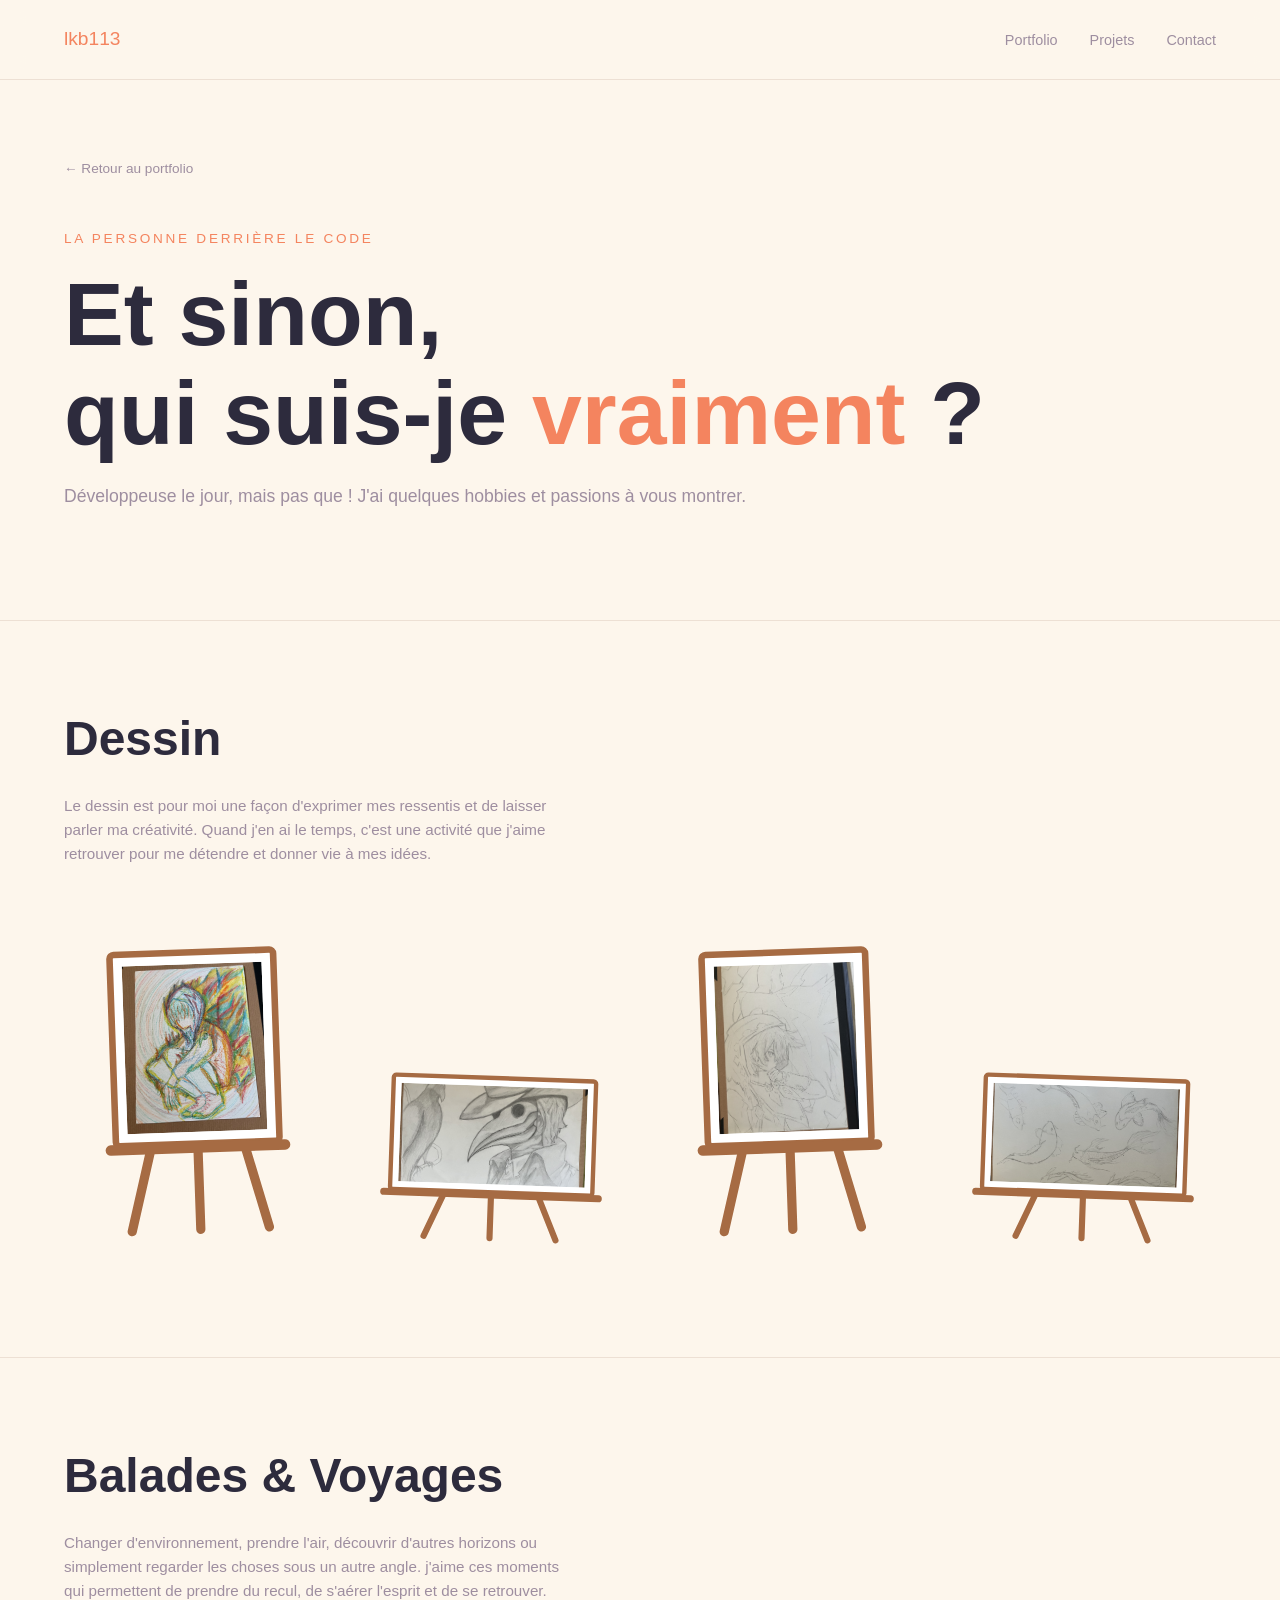
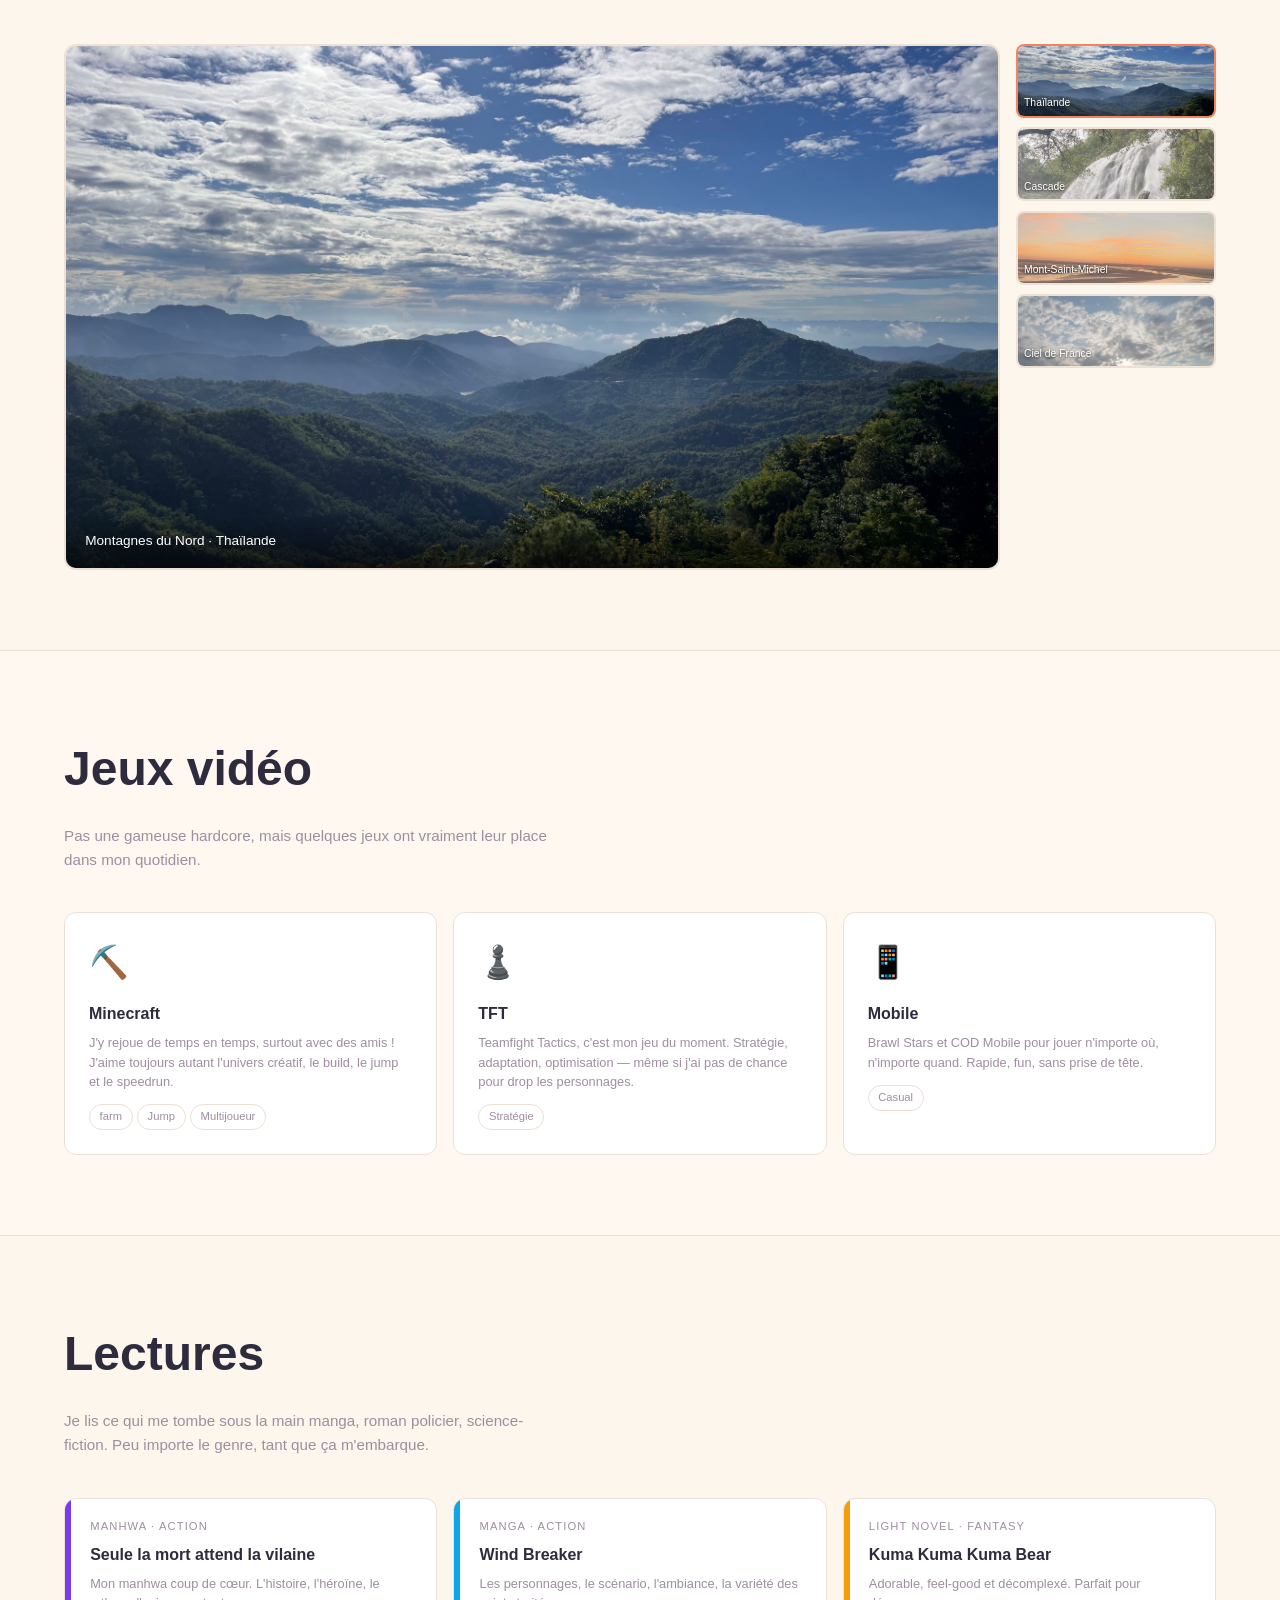
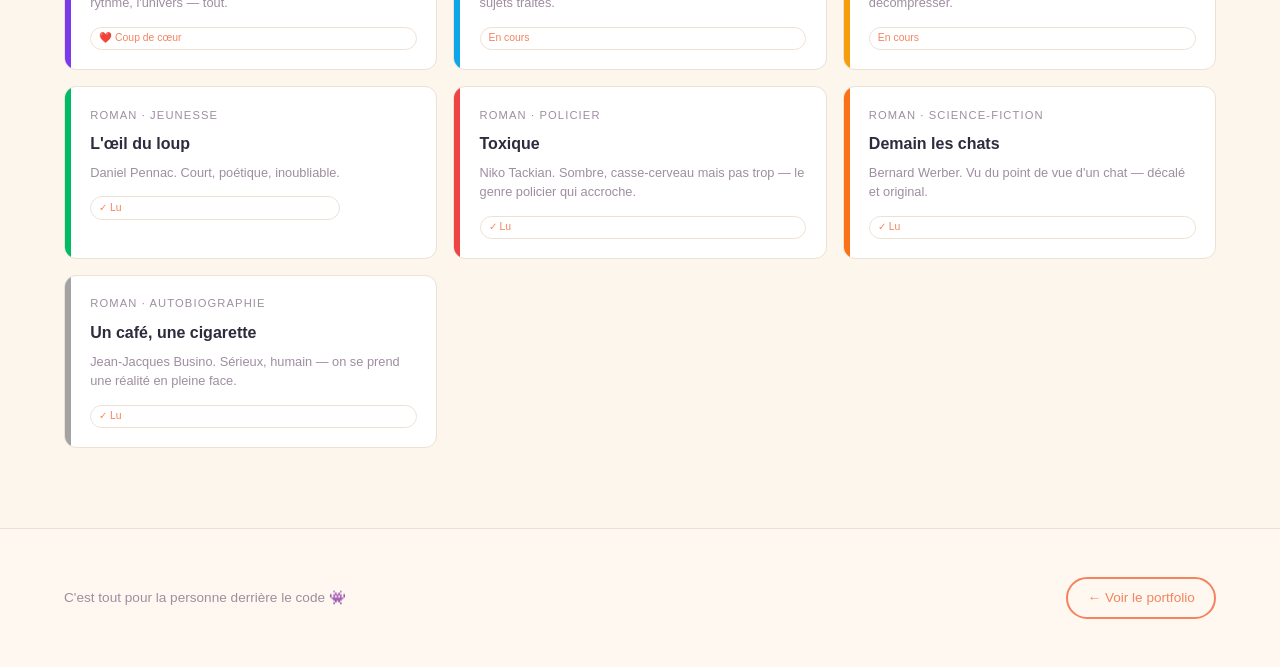
==== commit 00f7d7a2: "feat: redesign about page with easel gallery and travel section" ====
--- a/about.html
+++ b/about.html
@@ -23,9 +23,7 @@
             margin-bottom: 1.2rem;
         }
 
-        .about-hero h1 span {
-            color: var(--accent);
-        }
+        .about-hero h1 span { color: var(--accent); }
 
         .back-link {
             display: inline-flex;
@@ -43,12 +41,10 @@
         /* ── SECTIONS PASSIONS ── */
         .passion-section {
             padding: 5rem 4rem;
-            border-top: 1px solid #1a1a1a;
-        }
-
-        .passion-section:nth-child(even) {
-            background: var(--bg2);
-        }
+            border-top: 1px solid var(--border);
+        }
+
+        .passion-section:nth-child(even) { background: var(--bg2); }
 
         .passion-header {
             display: flex;
@@ -57,6 +53,7 @@
             margin-bottom: 0.5rem;
         }
 
+
         .passion-section h2 {
             font-family: var(--font-title);
             font-size: clamp(1.8rem, 4vw, 3rem);
@@ -69,119 +66,65 @@
             max-width: 500px;
         }
 
-        /* ── GALERIE DESSIN ── */
-        .gallery-layout {
+        /* ── CHEVALETS ── */
+        .easel-gallery {
             display: grid;
-            grid-template-columns: 1fr 280px;
-            gap: 1.5rem;
-            align-items: start;
-        }
-
-        .gallery-main {
+            grid-template-columns: repeat(auto-fit, minmax(200px, 1fr));
+            gap: 2rem;
+            align-items: end;
+        }
+
+        .easel-item {
             position: relative;
-            aspect-ratio: 4/3;
-            background: #1a1a1a;
-            border: 1px solid #222;
-            border-radius: 4px;
-            overflow: hidden;
-            cursor: zoom-in;
-        }
-
-        .gallery-main img {
-            width: 100%;
-            height: 100%;
-            object-fit: cover;
-            transition: transform 0.4s ease;
-        }
-
-        .gallery-main:hover img { transform: scale(1.03); }
-
-        .gallery-main .zoom-hint {
-            position: absolute;
-            bottom: 1rem;
-            right: 1rem;
-            background: rgba(0,0,0,0.7);
-            color: var(--muted);
-            font-size: 0.75rem;
-            padding: 0.3rem 0.7rem;
-            border-radius: 2px;
-            opacity: 0;
-            transition: opacity 0.2s;
-        }
-
-        .gallery-main:hover .zoom-hint { opacity: 1; }
-
-        .gallery-thumbs {
-            display: flex;
-            flex-direction: column;
-            gap: 0.8rem;
-        }
-
-        .gallery-thumb {
-            aspect-ratio: 4/3;
-            background: #1a1a1a;
-            border: 1px solid #222;
-            border-radius: 4px;
-            overflow: hidden;
             cursor: pointer;
-            transition: border-color 0.2s;
-        }
-
-        .gallery-thumb.active { border-color: var(--accent); }
-        .gallery-thumb:hover { border-color: #444; }
-
-        .gallery-thumb img {
-            width: 100%;
-            height: 100%;
-            object-fit: cover;
-            opacity: 0.6;
-            transition: opacity 0.2s;
-        }
-
-        .gallery-thumb.active img,
-        .gallery-thumb:hover img { opacity: 1; }
-
-        /* placeholder si pas d'image */
-        .img-placeholder {
-            width: 100%;
-            height: 100%;
+            transition: transform 0.3s ease;
             display: flex;
             flex-direction: column;
             align-items: center;
-            justify-content: center;
-            gap: 0.5rem;
-            color: #333;
-            font-size: 0.8rem;
-        }
-
-        .img-placeholder span { font-size: 2rem; }
-
-        /* MODAL */
-        .modal {
+        }
+
+        .easel-item:nth-child(odd)  { transform: rotate(-2deg); }
+        .easel-item:nth-child(even) { transform: rotate(2deg); }
+        .easel-item:hover { transform: rotate(0deg) translateY(-8px) !important; }
+
+        .easel-svg { width: 100%; height: auto; }
+
+        .easel-hint {
+            margin-top: 0.5rem;
+            font-size: 0.75rem;
+            color: var(--muted);
+            opacity: 0;
+            transition: opacity 0.2s;
+        }
+
+        .easel-item:hover .easel-hint { opacity: 1; }
+
+        /* ── MODAL DESSIN ── */
+        .easel-modal {
             display: none;
             position: fixed;
             inset: 0;
-            background: rgba(0,0,0,0.92);
+            background: rgba(0,0,0,0.88);
             z-index: 999;
             align-items: center;
             justify-content: center;
             cursor: zoom-out;
         }
 
-        .modal.open { display: flex; }
-
-        .modal img {
+        .easel-modal.open { display: flex; }
+
+        .easel-modal img {
             max-width: 90vw;
             max-height: 90vh;
             object-fit: contain;
-            border-radius: 4px;
+            border-radius: 8px;
         }
 
         .modal-close {
             position: absolute;
             top: 1.5rem;
             right: 2rem;
-            color: var(--muted);
+            color: white;
             font-size: 2rem;
             cursor: pointer;
             background: none;
@@ -192,114 +135,79 @@
 
         .modal-close:hover { color: var(--accent); }
 
-        /* ── SCÈNE MARCHE ── */
-        .walk-scene {
+        /* ── GALERIE VOYAGES ── */
+        .travel-gallery {
+            display: grid;
+            grid-template-columns: 1fr 200px;
+            gap: 1rem;
+            align-items: start;
+        }
+
+        .travel-main {
             position: relative;
-            height: 180px;
-            background: #0d0d0d;
-            border: 1px solid #1a1a1a;
-            border-radius: 4px;
+            aspect-ratio: 16/9;
+            border-radius: 12px;
             overflow: hidden;
-            margin-bottom: 1.5rem;
-        }
-
-        /* ciel */
-        .walk-scene::before {
-            content: '';
-            position: absolute;
-            inset: 0;
-            background: linear-gradient(to bottom, #0a0a1a 0%, #0d0d0d 60%);
-        }
-
-        /* sol */
-        .walk-ground {
+            border: 2px solid var(--border);
+        }
+
+        .travel-main img {
+            width: 100%;
+            height: 100%;
+            object-fit: cover;
+            transition: transform 0.4s ease;
+        }
+
+        .travel-main:hover img { transform: scale(1.03); }
+
+        .travel-caption {
             position: absolute;
             bottom: 0;
             left: 0;
             right: 0;
-            height: 40px;
-            background: #111;
-            border-top: 1px solid #1e1e1e;
-        }
-
-        /* bâtiments */
-        .walk-buildings {
+            padding: 1rem 1.2rem;
+            background: linear-gradient(to top, rgba(0,0,0,0.6), transparent);
+            color: white;
+            font-size: 0.85rem;
+        }
+
+        .travel-thumbs {
+            display: flex;
+            flex-direction: column;
+            gap: 0.6rem;
+        }
+
+        .travel-thumb {
+            border-radius: 8px;
+            overflow: hidden;
+            border: 2px solid var(--border);
+            cursor: pointer;
+            transition: border-color 0.2s;
+            position: relative;
+        }
+
+        .travel-thumb.active,
+        .travel-thumb:hover { border-color: var(--accent); }
+
+        .travel-thumb img {
+            width: 100%;
+            height: 70px;
+            object-fit: cover;
+            display: block;
+            opacity: 0.7;
+            transition: opacity 0.2s;
+        }
+
+        .travel-thumb.active img,
+        .travel-thumb:hover img { opacity: 1; }
+
+        .travel-thumb span {
             position: absolute;
-            bottom: 40px;
-            left: 0;
-            right: 0;
-            display: flex;
-            align-items: flex-end;
-            gap: 8px;
-            padding: 0 20px;
-        }
-
-        .building {
-            background: #111;
-            border: 1px solid #1a1a1a;
-            border-bottom: none;
-            flex-shrink: 0;
-        }
-
-        .building .windows {
-            display: grid;
-            grid-template-columns: repeat(2, 1fr);
-            gap: 4px;
-            padding: 6px;
-        }
-
-        .window-light {
-            width: 6px;
-            height: 8px;
-            background: #00ff8822;
-            border-radius: 1px;
-        }
-
-        .window-light.on {
-            background: #00ff8866;
-            box-shadow: 0 0 4px #00ff8844;
-        }
-
-        /* arbre */
-        .walk-street {
-            position: absolute;
-            bottom: 40px;
-            left: 0;
-            width: 100%;
-            overflow: hidden;
-            height: 40px;
-            pointer-events: none;
-        }
-
-        .walker {
-            position: absolute;
-            bottom: 25px;
-            left: -10%;
-            font-size: 1.4rem;
-            filter: drop-shadow(0 0 6px #00ff8844);
-            animation: walk-loop 10s linear infinite;
-            display: inline-block;
-            transform: scaleX(-1);
-        }
-
-        @keyframes walk-loop {
-            0%   { left: -10%; }
-            100% { left: 110%; }
-        }
-
-        /* lune */
-        .walk-moon {
-            position: absolute;
-            top: 16px;
-            right: 40px;
-            font-size: 1.2rem;
-            opacity: 0.6;
-        }
-
-        .walk-caption {
-            color: var(--muted);
-            font-size: 0.85rem;
-            font-style: italic;
+            bottom: 4px;
+            left: 6px;
+            font-size: 0.65rem;
+            color: white;
+            text-shadow: 0 1px 3px rgba(0,0,0,0.8);
         }
 
         /* ── JEUX VIDÉO ── */
@@ -312,7 +220,7 @@
         .game-card {
             background: var(--card);
             border: 1.5px solid var(--border);
-            border-radius: 4px;
+            border-radius: 12px;
             padding: 1.5rem;
             cursor: pointer;
             transition: border-color 0.2s, transform 0.2s;
@@ -324,14 +232,14 @@
             content: '';
             position: absolute;
             inset: 0;
-            background: radial-gradient(circle at 50% 0%, var(--game-color, #00ff8811) 0%, transparent 70%);
+            background: radial-gradient(circle at 50% 0%, var(--game-color, #F4845F11) 0%, transparent 70%);
             opacity: 0;
             transition: opacity 0.3s;
         }
 
         .game-card:hover::before { opacity: 1; }
         .game-card:hover {
-            border-color: var(--game-color, var(--accent));
+            border-color: var(--accent);
             transform: translateY(-3px);
         }
 
@@ -355,122 +263,82 @@
             margin-top: 0.8rem;
             font-size: 0.7rem;
             padding: 0.2rem 0.6rem;
-            border: 1px solid #2a2a2a;
+            border: 1px solid var(--border);
             border-radius: 20px;
             color: var(--muted);
         }
 
-        /* ── MANGA ── */
-        .manga-carousel {
-            position: relative;
+        /* ── LIVRES ── */
+        .books-grid {
+            display: grid;
+            grid-template-columns: repeat(auto-fit, minmax(280px, 1fr));
+            gap: 1rem;
+        }
+
+        .book-card {
+            display: flex;
+            background: var(--card);
+            border: 1.5px solid var(--border);
+            border-radius: 12px;
             overflow: hidden;
-        }
-
-        .manga-track {
-            display: flex;
-            gap: 1rem;
-            transition: transform 0.4s ease;
-        }
-
-        .manga-card {
-            min-width: 180px;
-            background: #111;
-            border: 1px solid #1e1e1e;
-            border-radius: 4px;
-            padding: 1.2rem;
-            flex-shrink: 0;
             transition: border-color 0.2s, transform 0.2s;
-            cursor: default;
-        }
-
-        .manga-card:hover {
+        }
+
+        .book-card:hover {
             border-color: var(--accent);
             transform: translateY(-3px);
         }
 
-        .manga-cover {
-            width: 100%;
-            aspect-ratio: 2/3;
-            background: #1a1a1a;
-            border-radius: 2px;
-            margin-bottom: 0.8rem;
+        .book-spine {
+            width: 6px;
+            background: var(--spine-color, var(--accent));
+            flex-shrink: 0;
+        }
+
+        .book-content {
+            padding: 1.2rem;
             display: flex;
-            align-items: center;
-            justify-content: center;
-            font-size: 2.5rem;
-            border: 1px solid #222;
-        }
-
-        .manga-card h3 {
+            flex-direction: column;
+            gap: 0.4rem;
+        }
+
+        .book-type {
+            font-size: 0.7rem;
+            text-transform: uppercase;
+            letter-spacing: 0.1em;
+            color: var(--muted);
+        }
+
+        .book-content h3 {
             font-family: var(--font-title);
-            font-size: 0.9rem;
-            margin-bottom: 0.3rem;
-        }
-
-        .manga-card p {
+            font-size: 1rem;
+            color: var(--text);
+        }
+
+        .book-content p {
             color: var(--muted);
-            font-size: 0.75rem;
-        }
-
-        .manga-status {
+            font-size: 0.8rem;
+            line-height: 1.5;
+        }
+
+        .book-status {
             display: inline-block;
             margin-top: 0.5rem;
             font-size: 0.65rem;
             padding: 0.15rem 0.5rem;
             border-radius: 20px;
-            border: 1px solid #00ff8844;
+            border: 1px solid var(--border);
             color: var(--accent);
         }
-
-        .manga-controls {
-            display: flex;
-            gap: 0.8rem;
-            margin-top: 1.2rem;
-            align-items: center;
-        }
-
-        .manga-btn {
-            background: none;
-            border: 1px solid #222;
-            color: var(--muted);
-            width: 36px;
-            height: 36px;
-            border-radius: 2px;
-            cursor: pointer;
-            font-size: 1rem;
-            transition: border-color 0.2s, color 0.2s;
-            display: flex;
-            align-items: center;
-            justify-content: center;
-        }
-
-        .manga-btn:hover {
-            border-color: var(--accent);
-            color: var(--accent);
-        }
-
-        .manga-dots {
-            display: flex;
-            gap: 0.4rem;
-        }
-
-        .manga-dot {
-            width: 6px;
-            height: 6px;
-            border-radius: 50%;
-            background: #333;
-            transition: background 0.2s;
-        }
-
-        .manga-dot.active { background: var(--accent); }
 
         /* ── FOOTER ── */
         .about-footer {
             padding: 3rem 4rem;
-            border-top: 1px solid #1a1a1a;
+            border-top: 1px solid var(--border);
             display: flex;
             justify-content: space-between;
             align-items: center;
+            background: var(--bg2);
         }
 
         .about-footer p { color: var(--muted); font-size: 0.85rem; }
@@ -479,23 +347,23 @@
             text-decoration: none;
             color: var(--accent);
             font-size: 0.85rem;
-            border: 1px solid var(--accent);
+            border: 2px solid var(--accent);
             padding: 0.5rem 1.2rem;
-            border-radius: 2px;
+            border-radius: 50px;
             transition: all 0.2s;
+            font-weight: 500;
         }
 
         .about-footer a:hover {
             background: var(--accent);
-            color: var(--bg);
+            color: white;
         }
 
         /* ── RESPONSIVE ── */
         @media (max-width: 768px) {
             .about-hero, .passion-section { padding: 3rem 1.5rem; }
-            .gallery-layout { grid-template-columns: 1fr; }
-            .gallery-thumbs { flex-direction: row; }
-            .gallery-thumb { aspect-ratio: 1; }
+            .travel-gallery { grid-template-columns: 1fr; }
+            .travel-thumbs { flex-direction: row; }
             .about-footer { flex-direction: column; gap: 1.5rem; text-align: center; }
         }
     </style>
@@ -517,119 +385,121 @@
         <a href="index.html" class="back-link">← Retour au portfolio</a>
         <p class="tag">La personne derrière le code</p>
         <h1>Et sinon,<br>qui suis-je <span>vraiment</span> ?</h1>
-        <p class="subtitle">Développeuse le jour, mais pas que ! J'ai quelques hobby, passions à vous montrer.</p>
+        <p class="subtitle">Développeuse le jour, mais pas que ! J'ai quelques hobbies et passions à vous montrer.</p>
     </section>
 
-    <!-- 🎨 DESSIN -->
+    <!-- DESSIN -->
     <section class="passion-section">
         <div class="passion-header">
             <h2>Dessin</h2>
         </div>
-        <p>Dessiner c'est ma façon de décompresser et de m'exprimer..</p>
-
-        <div class="gallery-layout">
-            <div class="gallery-main" id="galleryMain" onclick="openModal()">
-                <div class="img-placeholder" id="mainPlaceholder">
-                    <span>🖼️</span>
-                </div>
-                <img id="mainImg" src="" alt="Dessin principal" style="display:none;">
-                <span class="zoom-hint">🔍 Agrandir</span>
-            </div>
-
-            <div class="gallery-thumbs" id="galleryThumbs">
-                <!-- Les miniatures sont générées par JS -->
-                <div class="gallery-thumb active">
-                    <div class="img-placeholder"><span>✏️</span></div>
-                </div>
-                <div class="gallery-thumb">
-                    <div class="img-placeholder"><span>🖌️</span></div>
-                </div>
-                <div class="gallery-thumb">
-                    <div class="img-placeholder"><span>🎭</span></div>
-                </div>
-            </div>
+        <p>Le dessin est pour moi une façon d'exprimer mes ressentis et de laisser parler ma créativité. Quand j'en ai le temps, c'est une activité que j'aime retrouver pour me détendre et donner vie à mes idées.</p>
+        <div class="easel-gallery">
+
+            <!-- Vertical 1 -->
+            <div class="easel-item" onclick="openEasel('images/dessins/IMG_5133.png')">
+                <svg xmlns="http://www.w3.org/2000/svg" viewBox="0 0 200 260" class="easel-svg">
+                    <g stroke="#A66B43" stroke-width="7" stroke-linecap="round" fill="none">
+                        <path d="M100 48 L48 245"/>
+                        <path d="M100 48 L152 245"/>
+                        <path d="M100 48 L100 245"/>
+                    </g>
+                    <rect x="38" y="35" width="124" height="145" rx="3" fill="#FFFFFF" stroke="#A66B43" stroke-width="5"/>
+                    <image href="images/dessins/IMG_5133.png" x="47" y="44" width="106" height="127" preserveAspectRatio="xMidYMid slice" clip-path="url(#clip-v1)"/>
+                    <defs><clipPath id="clip-v1"><rect x="47" y="44" width="106" height="127"/></clipPath></defs>
+                    <path d="M34 183 H166" stroke="#A66B43" stroke-width="8" stroke-linecap="round"/>
+                </svg>
+                <span class="easel-hint">Agrandir</span>
+            </div>
+
+            <!-- Horizontal 1 -->
+            <div class="easel-item" onclick="openEasel('images/dessins/IMG_5134.png')">
+                <svg xmlns="http://www.w3.org/2000/svg" viewBox="0 0 300 220" class="easel-svg">
+                    <g stroke="#A66B43" stroke-width="7" stroke-linecap="round" fill="none">
+                        <path d="M150 35 L75 207"/>
+                        <path d="M150 35 L225 207"/>
+                        <path d="M150 35 L150 207"/>
+                    </g>
+                    <rect x="35" y="25" width="230" height="130" rx="3" fill="#FFFFFF" stroke="#A66B43" stroke-width="5"/>
+                    <image href="images/dessins/IMG_5134.png" x="44" y="34" width="212" height="112" preserveAspectRatio="xMidYMid slice" clip-path="url(#clip-h1)"/>
+                    <defs><clipPath id="clip-h1"><rect x="44" y="34" width="212" height="112"/></clipPath></defs>
+                    <path d="M28 158 H272" stroke="#A66B43" stroke-width="8" stroke-linecap="round"/>
+                </svg>
+                <span class="easel-hint">Agrandir</span>
+            </div>
+
+            <!-- Vertical 2 -->
+            <div class="easel-item" onclick="openEasel('images/dessins/IMG_5135.png')">
+                <svg xmlns="http://www.w3.org/2000/svg" viewBox="0 0 200 260" class="easel-svg">
+                    <g stroke="#A66B43" stroke-width="7" stroke-linecap="round" fill="none">
+                        <path d="M100 48 L48 245"/>
+                        <path d="M100 48 L152 245"/>
+                        <path d="M100 48 L100 245"/>
+                    </g>
+                    <rect x="38" y="35" width="124" height="145" rx="3" fill="#FFFFFF" stroke="#A66B43" stroke-width="5"/>
+                    <image href="images/dessins/IMG_5135.png" x="47" y="44" width="106" height="127" preserveAspectRatio="xMidYMid slice" clip-path="url(#clip-v2)"/>
+                    <defs><clipPath id="clip-v2"><rect x="47" y="44" width="106" height="127"/></clipPath></defs>
+                    <path d="M34 183 H166" stroke="#A66B43" stroke-width="8" stroke-linecap="round"/>
+                </svg>
+                <span class="easel-hint">Agrandir</span>
+            </div>
+
+            <!-- Horizontal 2 -->
+            <div class="easel-item" onclick="openEasel('images/dessins/IMG_5136.png')">
+                <svg xmlns="http://www.w3.org/2000/svg" viewBox="0 0 300 220" class="easel-svg">
+                    <g stroke="#A66B43" stroke-width="7" stroke-linecap="round" fill="none">
+                        <path d="M150 35 L75 207"/>
+                        <path d="M150 35 L225 207"/>
+                        <path d="M150 35 L150 207"/>
+                    </g>
+                    <rect x="35" y="25" width="230" height="130" rx="3" fill="#FFFFFF" stroke="#A66B43" stroke-width="5"/>
+                    <image href="images/dessins/IMG_5136.png" x="44" y="34" width="212" height="112" preserveAspectRatio="xMidYMid slice" clip-path="url(#clip-h2)"/>
+                    <defs><clipPath id="clip-h2"><rect x="44" y="34" width="212" height="112"/></clipPath></defs>
+                    <path d="M28 158 H272" stroke="#A66B43" stroke-width="8" stroke-linecap="round"/>
+                </svg>
+                <span class="easel-hint">Agrandir</span>
+            </div>
+
         </div>
     </section>
 
-    <!-- MODAL -->
-    <div class="modal" id="modal" onclick="closeModal()">
-        <button class="modal-close" onclick="closeModal()">x</button>
-        <img id="modalImg" src="" alt="Dessin agrandi">
+    <!-- MODAL DESSIN -->
+    <div class="easel-modal" id="easelModal" onclick="closeEasel()">
+        <button class="modal-close" onclick="closeEasel()">x</button>
+        <img id="easelModalImg" src="" alt="Dessin agrandi">
     </div>
 
-    <!-- 🚶 MARCHE -->
+    <!--BALADES & VOYAGES -->
     <section class="passion-section">
         <div class="passion-header">
-            <h2>Balades</h2>
-        </div>
-        <p>J'aime marcher, observer, me perdre dans mes pensées cela me change les idées, me fait prendre du recul.</p>
-
-        <div class="walk-scene">
-            <span class="walk-moon">🌙</span>
-
-            <div class="walk-buildings">
-                <div class="building" style="width:50px; height:80px;">
-                    <div class="windows">
-                        <div class="window-light on"></div>
-                        <div class="window-light"></div>
-                        <div class="window-light on"></div>
-                        <div class="window-light on"></div>
-                        <div class="window-light"></div>
-                        <div class="window-light on"></div>
-                    </div>
-                </div>
-                <div class="building" style="width:35px; height:55px;">
-                    <div class="windows">
-                        <div class="window-light on"></div>
-                        <div class="window-light"></div>
-                        <div class="window-light"></div>
-                        <div class="window-light on"></div>
-                    </div>
-                </div>
-                <div class="building" style="width:60px; height:100px;">
-                    <div class="windows">
-                        <div class="window-light"></div>
-                        <div class="window-light on"></div>
-                        <div class="window-light on"></div>
-                        <div class="window-light"></div>
-                        <div class="window-light on"></div>
-                        <div class="window-light on"></div>
-                        <div class="window-light"></div>
-                        <div class="window-light on"></div>
-                    </div>
-                </div>
-                <div class="walk-tree" style="left: 220px;">🌳</div>
-                <div class="building" style="width:40px; height:65px; margin-left: 40px;">
-                    <div class="windows">
-                        <div class="window-light on"></div>
-                        <div class="window-light on"></div>
-                        <div class="window-light"></div>
-                        <div class="window-light on"></div>
-                    </div>
-                </div>
-                <div class="building" style="width:55px; height:85px;">
-                    <div class="windows">
-                        <div class="window-light"></div>
-                        <div class="window-light on"></div>
-                        <div class="window-light on"></div>
-                        <div class="window-light on"></div>
-                        <div class="window-light"></div>
-                        <div class="window-light on"></div>
-                    </div>
-                </div>
-                <div class="walk-tree" style="margin-left: 20px;">🌲</div>
-                <div class="building" style="width:45px; height:70px; margin-left: 10px;">
-                    <div class="windows">
-                        <div class="window-light on"></div>
-                        <div class="window-light"></div>
-                        <div class="window-light on"></div>
-                        <div class="window-light on"></div>
-                    </div>
-                </div>
-            </div>
-
-            <div class="walk-ground"></div>
-            <div class="walker">🚶‍♀️</div>
+            <h2>Balades & Voyages</h2>
+        </div>
+        <p>Changer d'environnement, prendre l'air, découvrir d'autres horizons ou simplement regarder les choses sous un autre angle. j'aime ces moments qui permettent de prendre du recul, de s'aérer l'esprit et de se retrouver.</p>
+
+        <div class="travel-gallery">
+            <div class="travel-main">
+                <img src="images/balades/montagnes.jpg" alt="Montagnes Thaïlande" id="travelMainImg">
+                <div class="travel-caption" id="travelCaption">Montagnes du Nord · Thaïlande</div>
+            </div>
+
+            <div class="travel-thumbs">
+                <div class="travel-thumb active" onclick="setTravel(0)">
+                    <img src="images/balades/montagnes.jpg" alt="Montagnes">
+                    <span>Thaïlande</span>
+                </div>
+                <div class="travel-thumb" onclick="setTravel(1)">
+                    <img src="images/balades/cascade.jpg" alt="Cascade">
+                    <span>Cascade</span>
+                </div>
+                <div class="travel-thumb" onclick="setTravel(2)">
+                    <img src="images/balades/baie.jpg" alt="Baie">
+                    <span>Mont-Saint-Michel</span>
+                </div>
+                <div class="travel-thumb" onclick="setTravel(3)">
+                    <img src="images/balades/ciel.jpg" alt="Ciel">
+                    <span>Ciel de France</span>
+                </div>
+            </div>
         </div>
     </section>
 
@@ -641,28 +511,27 @@
         <p>Pas une gameuse hardcore, mais quelques jeux ont vraiment leur place dans mon quotidien.</p>
 
         <div class="games-grid">
-
-            <div class="game-card" style="--game-color: #00aa4422;">
-                <div class="game-icon">⛏️</div>
-                <h3>Minecraft</h3>
-                <p>Plutôt spectatrice que joueuse - meme si j'aime bien l'univers créatif (build), le jump, le speedrun...</p>
-                <span class="game-tag">Stream</span>
-            </div>
-
-            <div class="game-card" style="--game-color: #7c3aed22;">
+        <div class="game-card">
+            <div class="game-icon">⛏️</div>
+            <h3>Minecraft</h3>
+            <p>J'y rejoue de temps en temps, surtout avec des amis ! J'aime toujours autant l'univers créatif, le build, le jump et le speedrun.</p>
+            <span class="game-tag">farm</span>
+            <span class="game-tag">Jump</span>
+            <span class="game-tag">Multijoueur</span>
+
+        </div>
+            <div class="game-card">
                 <div class="game-icon">♟️</div>
                 <h3>TFT</h3>
-                <p>Teamfight Tactics, c'est mon jeu du moment. Stratégie, adaptation, optimisation, même si j'ai l'impression de pas avoir de chance pour drop les personnages.</p>
+                <p>Teamfight Tactics, c'est mon jeu du moment. Stratégie, adaptation, optimisation — même si j'ai pas de chance pour drop les personnages.</p>
                 <span class="game-tag">Stratégie</span>
             </div>
-
-            <div class="game-card" style="--game-color: #f9731622;">
+            <div class="game-card">
                 <div class="game-icon">📱</div>
                 <h3>Mobile</h3>
                 <p>Brawl Stars et COD Mobile pour jouer n'importe où, n'importe quand. Rapide, fun, sans prise de tête.</p>
                 <span class="game-tag">Casual</span>
             </div>
-
         </div>
     </section>
 
@@ -671,67 +540,61 @@
         <div class="passion-header">
             <h2>Lectures</h2>
         </div>
-        <p>Je lis ce qui me tombe sous la main que ce soit:  manga, roman policier, science-fiction. Peu importe le genre, tant que ça m'embarque.</p>
+        <p>Je lis ce qui me tombe sous la main manga, roman policier, science-fiction. Peu importe le genre, tant que ça m'embarque.</p>
 
         <div class="books-grid">
-
             <div class="book-card">
                 <div class="book-spine" style="--spine-color: #7c3aed;"></div>
                 <div class="book-content">
                     <span class="book-type">Manhwa · Action</span>
                     <h3>Seule la mort attend la vilaine</h3>
-                    <p>Mon manhwa coup de cœur. L'histoire, l'héroïne, le rythme, l'univers, tout.</p>
-                    <span class="manga-status">❤️ Coup de cœur</span>
-                </div>
-            </div>
-
+                    <p>Mon manhwa coup de cœur. L'histoire, l'héroïne, le rythme, l'univers — tout.</p>
+                    <span class="book-status">❤️ Coup de cœur</span>
+                </div>
+            </div>
             <div class="book-card">
                 <div class="book-spine" style="--spine-color: #0ea5e9;"></div>
                 <div class="book-content">
-                    <span class="book-type">manga · Action</span>
+                    <span class="book-type">Manga · Action</span>
                     <h3>Wind Breaker</h3>
-                    <p>les personnages, le scénario, l'ambiance, la variété des sujets traités.</p>
-                    <span class="manga-status">✓ Lu</span>
-                </div>
-            </div>
-
+                    <p>Les personnages, le scénario, l'ambiance, la variété des sujets traités.</p>
+                    <span class="book-status">En cours</span>
+                </div>
+            </div>
             <div class="book-card">
                 <div class="book-spine" style="--spine-color: #f59e0b;"></div>
                 <div class="book-content">
                     <span class="book-type">Light Novel · Fantasy</span>
                     <h3>Kuma Kuma Kuma Bear</h3>
                     <p>Adorable, feel-good et décomplexé. Parfait pour décompresser.</p>
-                    <span class="manga-status">En cours</span>
-                </div>
-            </div>
-
+                    <span class="book-status">En cours</span>
+                </div>
+            </div>
             <div class="book-card">
-                <div class="book-spine" style="--spine-color: #00ff88;"></div>
+                <div class="book-spine" style="--spine-color: #00bb66;"></div>
                 <div class="book-content">
                     <span class="book-type">Roman · Jeunesse</span>
                     <h3>L'œil du loup</h3>
                     <p>Daniel Pennac. Court, poétique, inoubliable.</p>
-                    <span class="manga-status">✓ Lu</span>
-                </div>
-            </div>
-
+                    <span class="book-status">✓ Lu</span>
+                </div>
+            </div>
             <div class="book-card">
                 <div class="book-spine" style="--spine-color: #ef4444;"></div>
                 <div class="book-content">
                     <span class="book-type">Roman · Policier</span>
                     <h3>Toxique</h3>
-                    <p>Niko Tackian. Sombre, casse cerveau mais pas trop le genre policier classique.</p>
-                    <span class="manga-status">✓ Lu</span>
-                </div>
-            </div>
-
+                    <p>Niko Tackian. Sombre, casse-cerveau mais pas trop — le genre policier qui accroche.</p>
+                    <span class="book-status">✓ Lu</span>
+                </div>
+            </div>
             <div class="book-card">
                 <div class="book-spine" style="--spine-color: #f97316;"></div>
                 <div class="book-content">
                     <span class="book-type">Roman · Science-fiction</span>
                     <h3>Demain les chats</h3>
-                    <p>Bernard Werber. Vu du point de vue d'un chat, décalé et original.</p>
-                    <span class="manga-status">✓ Lu</span>
+                    <p>Bernard Werber. Vu du point de vue d'un chat — décalé et original.</p>
+                    <span class="book-status">✓ Lu</span>
                 </div>
             </div>
             <div class="book-card">
@@ -739,102 +602,52 @@
                 <div class="book-content">
                     <span class="book-type">Roman · Autobiographie</span>
                     <h3>Un café, une cigarette</h3>
-                    <p>Jean-Jacques Busino. Sérieux, humain, et on ce prend une réalité en pleine face.</p>
-                    <span class="manga-status">✓ Lu</span>
-                </div>
-            </div>
-
+                    <p>Jean-Jacques Busino. Sérieux, humain — on se prend une réalité en pleine face.</p>
+                    <span class="book-status">✓ Lu</span>
+                </div>
+            </div>
         </div>
     </section>
 
     <!-- FOOTER -->
     <div class="about-footer">
-        <p>C'est tout pour la personne derrière le code </p>
+        <p>C'est tout pour la personne derrière le code 👾</p>
         <a href="index.html">← Voir le portfolio</a>
     </div>
 
     <script>
-        // ── GALERIE ──
-        // Pour ajouter tes vraies images, remplace les chemins ici :
-        const drawings = [
-            { src: 'images/dessins/IMG_5133.png', alt: 'Mon dessin 1' },
-            { src: 'images/dessins/IMG_5134.png', alt: 'Mon dessin 2' },
-            { src: 'images/dessins/IMG_5138.png', alt: 'Mon dessin 3' },
-            { src: 'images/dessins/IMG_5136.png', alt: 'Mon dessin 4' }
+        // ── CHEVALETS ──
+        function openEasel(src) {
+            document.getElementById('easelModalImg').src = src;
+            document.getElementById('easelModal').classList.add('open');
+            document.body.style.overflow = 'hidden';
+        }
+
+        function closeEasel() {
+            document.getElementById('easelModal').classList.remove('open');
+            document.body.style.overflow = '';
+        }
+
+        document.addEventListener('keydown', e => {
+            if (e.key === 'Escape') closeEasel();
+        });
+
+        // ── GALERIE VOYAGES ──
+        const travelData = [
+            { src: 'images/balades/montagnes.jpg', caption: 'Montagnes du Nord · Thaïlande' },
+            { src: 'images/balades/cascade.jpg',   caption: 'Cascade · Thaïlande' },
+            { src: 'images/balades/baie.jpg',      caption: 'Baie du Mont-Saint-Michel · France' },
+            { src: 'images/balades/ciel.jpg',      caption: 'Ciel de France' },
         ];
 
-        let currentImg = 0;
-
-        function initGallery() {
-            if (drawings.length === 0) return;
-            const main = document.getElementById('mainImg');
-            const placeholder = document.getElementById('mainPlaceholder');
-            const thumbs = document.getElementById('galleryThumbs');
-
-            placeholder.style.display = 'none';
-            main.style.display = 'block';
-            main.src = drawings[0].src;
-
-            thumbs.innerHTML = drawings.map((d, i) => `
-                <div class="gallery-thumb ${i === 0 ? 'active' : ''}" onclick="setImage(${i})">
-                    <img src="${d.src}" alt="${d.alt}">
-                </div>
-            `).join('');
-        }
-
-        function setImage(index) {
-            currentImg = index;
-            const main = document.getElementById('mainImg');
-            main.src = drawings[index].src;
-            document.querySelectorAll('.gallery-thumb').forEach((t, i) => {
+        function setTravel(index) {
+            document.getElementById('travelMainImg').src = travelData[index].src;
+            document.getElementById('travelCaption').textContent = travelData[index].caption;
+            document.querySelectorAll('.travel-thumb').forEach((t, i) => {
                 t.classList.toggle('active', i === index);
             });
         }
-
-        function openModal() {
-            if (drawings.length === 0) return;
-            const modal = document.getElementById('modal');
-            document.getElementById('modalImg').src = drawings[currentImg].src;
-            modal.classList.add('open');
-            document.body.style.overflow = 'hidden';
-        }
-
-        function closeModal() {
-            document.getElementById('modal').classList.remove('open');
-            document.body.style.overflow = '';
-        }
-
-        document.addEventListener('keydown', e => {
-            if (e.key === 'Escape') closeModal();
-        });
-
-        initGallery();
-
-        // ── CARROUSEL MANGA ──
-        const track = document.getElementById('mangaTrack');
-        const cards = track.querySelectorAll('.manga-card');
-        const dotsContainer = document.getElementById('mangaDots');
-        let mangaIndex = 0;
-        const visible = 3;
-        const max = Math.max(0, cards.length - visible);
-
-        cards.forEach((_, i) => {
-            if (i <= max) {
-                const dot = document.createElement('div');
-                dot.className = 'manga-dot' + (i === 0 ? ' active' : '');
-                dotsContainer.appendChild(dot);
-            }
-        });
-
-        function mangaScroll(dir) {
-            mangaIndex = Math.max(0, Math.min(max, mangaIndex + dir));
-            const cardWidth = cards[0].offsetWidth + 16;
-            track.style.transform = `translateX(-${mangaIndex * cardWidth}px)`;
-            document.querySelectorAll('.manga-dot').forEach((d, i) => {
-                d.classList.toggle('active', i === mangaIndex);
-            });
-        }
     </script>
 
 </body>
-</html>
+</html>
--- a/style.css
+++ b/style.css
@@ -612,4 +612,52 @@
     .about-content { grid-template-columns: 1fr; }
     .about-details { border-left: none; padding-left: 0; border-top: 2px solid var(--border); padding-top: 2rem; }
     .skills-grid { grid-template-columns: 1fr; }
-}+}
+/* ══════════════════════════════
+   ANIMATIONS AU SCROLL
+══════════════════════════════ */
+
+/* États initiaux — invisible avant d'entrer dans le viewport */
+.fade-up {
+    opacity: 0;
+    transform: translateY(30px);
+    transition: opacity 0.7s ease, transform 0.7s ease;
+}
+
+.fade-left {
+    opacity: 0;
+    transform: translateX(-30px);
+    transition: opacity 0.7s ease, transform 0.7s ease;
+}
+
+.fade-right {
+    opacity: 0;
+    transform: translateX(30px);
+    transition: opacity 0.7s ease, transform 0.7s ease;
+}
+
+/* État final — visible */
+.fade-up.visible,
+.fade-left.visible,
+.fade-right.visible {
+    opacity: 1;
+    transform: translate(0);
+}
+
+/* ══════════════════════════════
+   VAGUES SVG ENTRE SECTIONS
+══════════════════════════════ */
+
+.wave-divider {
+    display: block;
+    width: 100%;
+    overflow: hidden;
+    line-height: 0;
+    margin-bottom: -2px;
+}
+
+.wave-divider svg {
+    display: block;
+    width: 100%;
+    height: 60px;
+}
